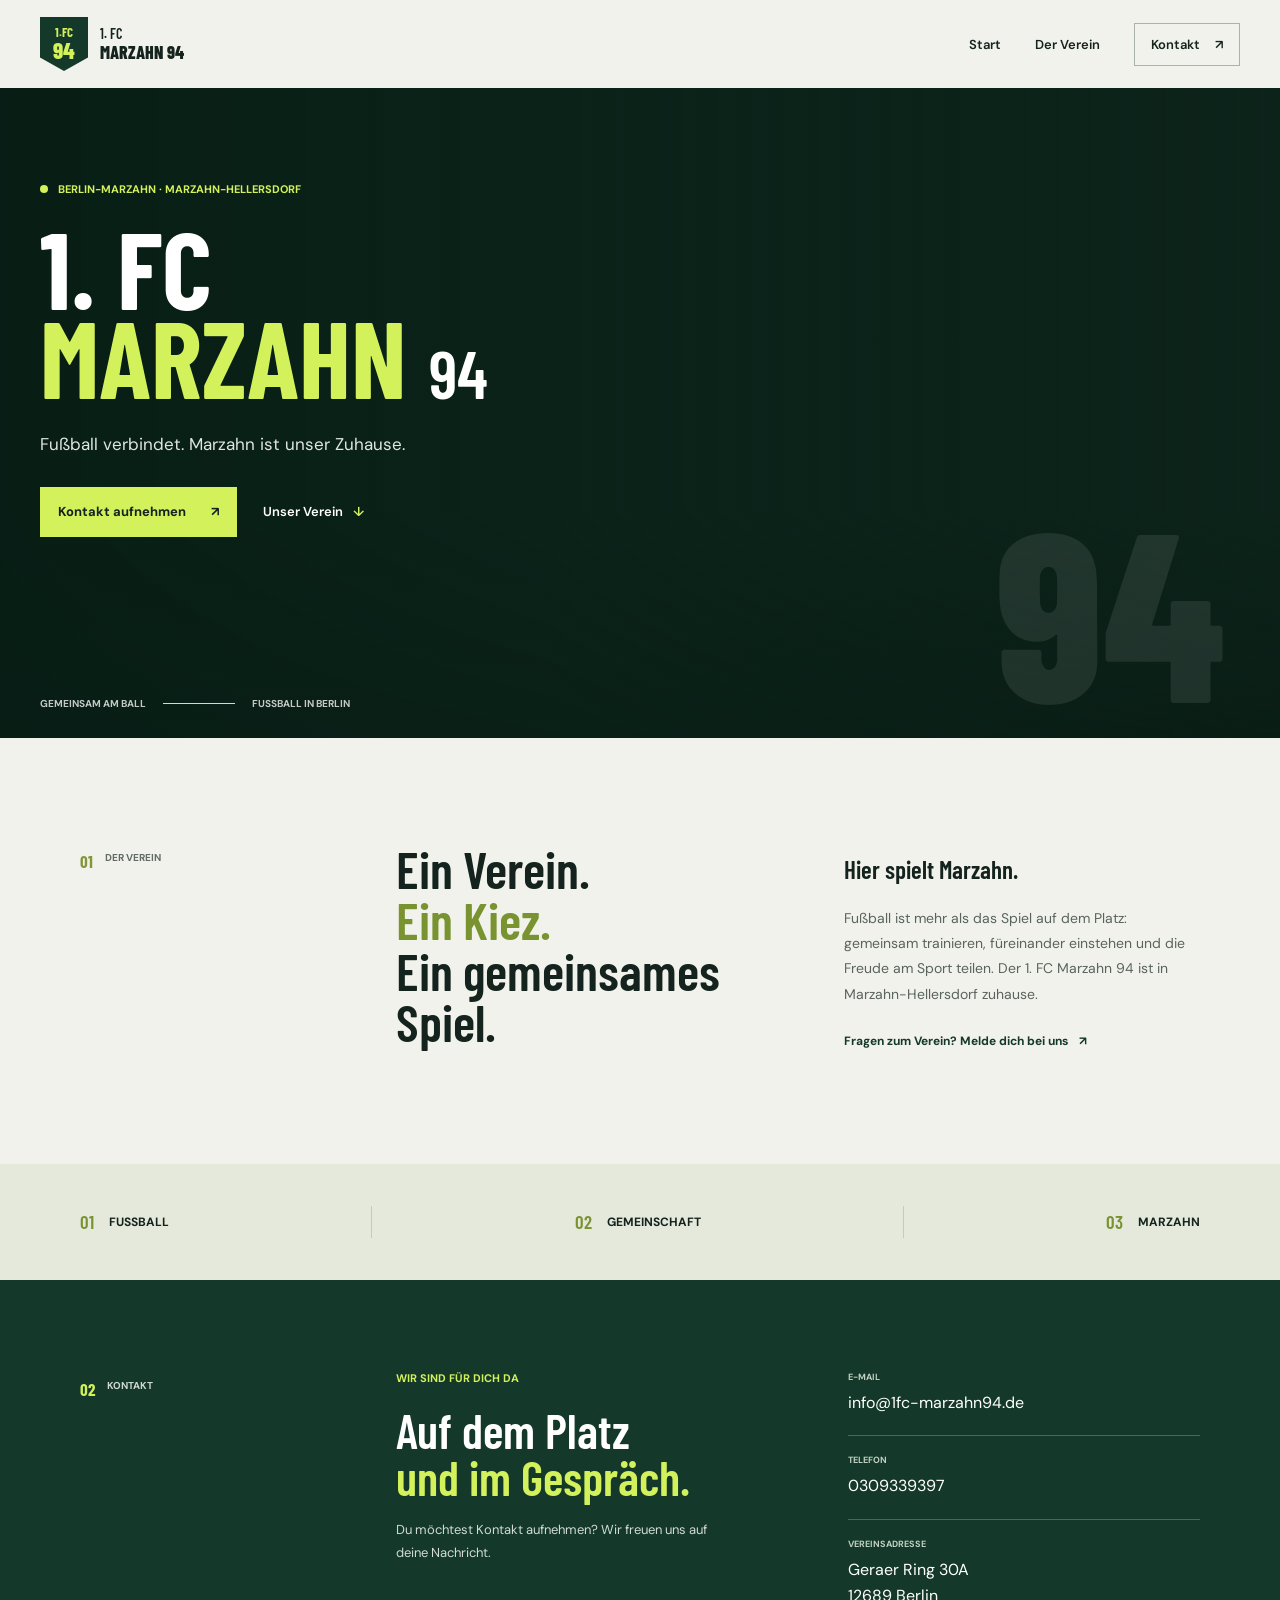
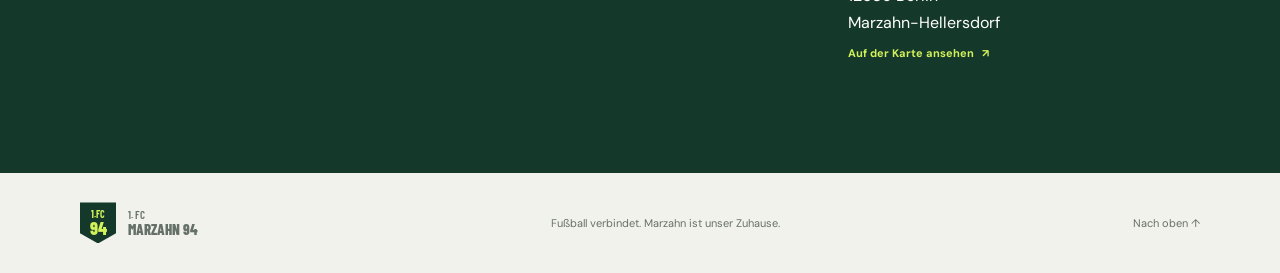
==== index.html @ 4e0d252e "Add 1. FC Marzahn 94 website" ====
<!DOCTYPE html>
<html lang="de">
<head>
    <meta charset="UTF-8">
    <meta name="viewport" content="width=device-width, initial-scale=1.0">
    <meta name="description" content="1. FC Marzahn 94 – Fußball in Marzahn-Hellersdorf. Hier findest du Kontakt und Vereinsadresse.">
    <title>1. FC Marzahn 94 | Fußball in Marzahn</title>
    <link rel="preconnect" href="https://fonts.googleapis.com">
    <link rel="preconnect" href="https://fonts.gstatic.com" crossorigin>
    <link href="https://fonts.googleapis.com/css2?family=Barlow+Condensed:wght@500;600;700;800&family=DM+Sans:wght@400;500;600;700&display=swap" rel="stylesheet">
    <link rel="stylesheet" href="style.css">
</head>
<body>
    <header class="site-header">
        <a class="club-brand" href="#start" aria-label="1. FC Marzahn 94 – Startseite">
            <span class="club-crest" aria-hidden="true"><span>1.FC</span><strong>94</strong></span>
            <span class="brand-name">1. FC <strong>MARZAHN 94</strong></span>
        </a>
        <nav aria-label="Hauptnavigation">
            <a href="#start">Start</a>
            <a href="#verein">Der Verein</a>
            <a class="nav-contact" href="#kontakt">Kontakt <span aria-hidden="true">↗</span></a>
        </nav>
    </header>

    <main>
        <section class="hero" id="start" aria-labelledby="hero-title">
            <div class="hero-photo" role="img" aria-label="Fußballstadion im Abendlicht"></div>
            <div class="hero-shade"></div>
            <div class="hero-content">
                <p class="eyebrow"><span class="eyebrow-dot"></span> BERLIN-MARZAHN · MARZAHN-HELLERSDORF</p>
                <h1 id="hero-title">1. FC<br><span>MARZAHN</span> <b>94</b></h1>
                <p class="hero-intro">Fußball verbindet. Marzahn ist unser Zuhause.</p>
                <div class="hero-actions">
                    <a class="button button-lime" href="#kontakt">Kontakt aufnehmen <span aria-hidden="true">↗</span></a>
                    <a class="hero-text-link" href="#verein">Unser Verein <span aria-hidden="true">↓</span></a>
                </div>
            </div>
            <div class="hero-bottom" aria-hidden="true">
                <span>GEMEINSAM AM BALL</span>
                <span class="hero-bottom-line"></span>
                <span>FUSSBALL IN BERLIN</span>
            </div>
            <span class="hero-number" aria-hidden="true">94</span>
        </section>

        <section class="club-intro page-wrap" id="verein">
            <div class="section-index"><span>01</span> DER VEREIN</div>
            <div class="intro-main">
                <h2>Ein Verein.<br><span>Ein Kiez.</span><br>Ein gemeinsames Spiel.</h2>
                <div class="intro-copy">
                    <p class="intro-lead">Hier spielt Marzahn.</p>
                    <p>Fußball ist mehr als das Spiel auf dem Platz: gemeinsam trainieren, füreinander einstehen und die Freude am Sport teilen. Der 1. FC Marzahn 94 ist in Marzahn-Hellersdorf zuhause.</p>
                    <a class="inline-link" href="#kontakt">Fragen zum Verein? Melde dich bei uns <span aria-hidden="true">↗</span></a>
                </div>
            </div>
        </section>

        <section class="values-band" aria-label="Vereinswerte">
            <div class="values-inner page-wrap">
                <div class="value-item"><span class="value-mark" aria-hidden="true">01</span><span>FUSSBALL</span></div>
                <span class="value-divider" aria-hidden="true"></span>
                <div class="value-item"><span class="value-mark" aria-hidden="true">02</span><span>GEMEINSCHAFT</span></div>
                <span class="value-divider" aria-hidden="true"></span>
                <div class="value-item"><span class="value-mark" aria-hidden="true">03</span><span>MARZAHN</span></div>
            </div>
        </section>

        <section class="contact-section" id="kontakt">
            <div class="contact-inner page-wrap">
                <div class="section-index contact-index"><span>02</span> KONTAKT</div>
                <div class="contact-main">
                    <div class="contact-heading">
                        <p class="eyebrow">WIR SIND FÜR DICH DA</p>
                        <h2>Auf dem Platz<br><span>und im Gespräch.</span></h2>
                        <p>Du möchtest Kontakt aufnehmen? Wir freuen uns auf deine Nachricht.</p>
                    </div>
                    <div class="contact-details">
                        <div class="contact-item">
                            <span class="contact-label">E-MAIL</span>
                            <a href="mailto:info@1fc-marzahn94.de">info@1fc-marzahn94.de</a>
                        </div>
                        <div class="contact-item">
                            <span class="contact-label">TELEFON</span>
                            <a href="tel:0309339397">0309339397</a>
                        </div>
                        <div class="contact-item address-item">
                            <span class="contact-label">VEREINSADRESSE</span>
                            <address>Geraer Ring 30A<br>12689 Berlin<br>Marzahn-Hellersdorf</address>
                            <a class="map-link" href="https://maps.google.com/?q=Geraer+Ring+30A,+12689+Berlin" target="_blank" rel="noopener noreferrer">Auf der Karte ansehen <span aria-hidden="true">↗</span></a>
                        </div>
                    </div>
                </div>
            </div>
        </section>
    </main>

    <footer class="site-footer page-wrap">
        <a class="club-brand footer-brand" href="#start" aria-label="Zur Startseite">
            <span class="club-crest" aria-hidden="true"><span>1.FC</span><strong>94</strong></span>
            <span class="brand-name">1. FC <strong>MARZAHN 94</strong></span>
        </a>
        <p>Fußball verbindet. Marzahn ist unser Zuhause.</p>
        <a class="back-top" href="#start">Nach oben ↑</a>
    </footer>
</body>
</html>
---- style.css ----
:root {
    color-scheme: light;
    --paper: #f2f2ec;
    --ink: #14231e;
    --forest: #14392b;
    --deep-forest: #0d241b;
    --lime: #d3f15a;
    --muted: #68736d;
    --line: #d8ddd5;
    --serif: Georgia, "Times New Roman", serif;
}

* {
    box-sizing: border-box;
}

html {
    scroll-behavior: smooth;
}

body {
    margin: 0;
    background: var(--paper);
    color: var(--ink);
    font-family: "DM Sans", sans-serif;
    -webkit-font-smoothing: antialiased;
}

a {
    color: inherit;
    text-decoration: none;
}

.site-header,
.site-footer {
    width: min(1320px, calc(100% - 80px));
    margin: 0 auto;
    display: flex;
    align-items: center;
    justify-content: space-between;
}

.site-header {
    min-height: 88px;
}

.club-brand {
    display: inline-flex;
    align-items: center;
    gap: 12px;
}

.club-crest {
    display: flex;
    width: 48px;
    height: 54px;
    flex-direction: column;
    align-items: center;
    justify-content: center;
    clip-path: polygon(0 0, 100% 0, 100% 75%, 50% 100%, 0 75%);
    background: var(--forest);
    color: var(--lime);
    font-family: "Barlow Condensed", sans-serif;
    line-height: 1;
}

.club-crest span {
    font-size: 13px;
    font-weight: 700;
}

.club-crest strong {
    font-size: 23px;
    font-weight: 800;
}

.brand-name {
    display: flex;
    flex-direction: column;
    gap: 2px;
    font-family: "Barlow Condensed", sans-serif;
    font-size: 14px;
    font-weight: 600;
    line-height: 1;
}

.brand-name strong {
    font-size: 18px;
    font-weight: 800;
}

nav {
    display: flex;
    align-items: center;
    gap: 34px;
    font-size: 13px;
    font-weight: 600;
}

nav a {
    transition: color 160ms ease;
}

nav a:hover,
.inline-link:hover,
.back-top:hover {
    color: #6a8421;
}

.nav-contact {
    padding: 12px 16px;
    border: 1px solid #aab2a9;
}

.nav-contact span {
    margin-left: 12px;
}

.hero {
    position: relative;
    min-height: 650px;
    overflow: hidden;
    background: var(--deep-forest);
    color: #fff;
}

.hero-photo,
.hero-shade {
    position: absolute;
    inset: 0;
}

.hero-photo {
    background-image: url("https://images.unsplash.com/photo-1522778119026-d647f0596c20?auto=format&fit=crop&w=2200&q=88");
    background-position: center 48%;
    background-size: cover;
    animation: photo-arrive 850ms ease-out both;
}

.hero-shade {
    background: linear-gradient(90deg, rgb(8 30 21 / 92%) 0%, rgb(10 34 24 / 72%) 43%, rgb(10 32 23 / 13%) 100%), linear-gradient(0deg, rgb(8 25 18 / 63%) 0%, transparent 35%);
}

.hero-content {
    position: relative;
    z-index: 1;
    width: min(1320px, calc(100% - 80px));
    margin: 0 auto;
    padding: 94px 0 108px;
    animation: content-arrive 700ms 100ms ease-out both;
}

.eyebrow {
    display: flex;
    align-items: center;
    gap: 10px;
    margin: 0;
    color: var(--lime);
    font-size: 11px;
    font-weight: 700;
    letter-spacing: 0;
}

.eyebrow-dot {
    width: 8px;
    height: 8px;
    border-radius: 50%;
    background: var(--lime);
}

.hero h1 {
    margin: 27px 0 16px;
    font-family: "Barlow Condensed", sans-serif;
    font-size: 108px;
    font-weight: 700;
    line-height: 0.82;
    letter-spacing: 0;
}

.hero h1 span {
    color: var(--lime);
}

.hero h1 b {
    color: #fff;
    font-size: 0.62em;
    font-weight: 600;
}

.hero-intro {
    max-width: 460px;
    margin: 30px 0 28px;
    color: #e1e7e0;
    font-size: 17px;
    line-height: 1.7;
}

.hero-actions {
    display: flex;
    align-items: center;
    gap: 26px;
}

.button {
    display: inline-flex;
    min-height: 50px;
    align-items: center;
    justify-content: space-between;
    gap: 25px;
    padding: 0 18px;
    font-size: 13px;
    font-weight: 700;
    transition: background 160ms ease, transform 160ms ease;
}

.button:hover {
    transform: translateY(-2px);
}

.button-lime {
    background: var(--lime);
    color: var(--ink);
}

.button-lime:hover {
    background: #e2ff73;
}

.hero-text-link {
    color: #fff;
    font-size: 13px;
    font-weight: 600;
}

.hero-text-link span {
    margin-left: 7px;
    color: var(--lime);
}

.hero-bottom {
    position: absolute;
    z-index: 1;
    right: max(40px, calc((100vw - 1320px) / 2));
    bottom: 28px;
    left: max(40px, calc((100vw - 1320px) / 2));
    display: flex;
    align-items: center;
    gap: 17px;
    color: rgb(255 255 255 / 76%);
    font-size: 10px;
    font-weight: 700;
    letter-spacing: 0;
}

.hero-bottom-line {
    width: 72px;
    height: 1px;
    background: var(--lime);
}

.hero-number {
    position: absolute;
    right: max(55px, calc((100vw - 1270px) / 2));
    bottom: 35px;
    color: rgb(255 255 255 / 9%);
    font-family: "Barlow Condensed", sans-serif;
    font-size: 240px;
    font-weight: 800;
    line-height: 0.8;
    pointer-events: none;
}

.page-wrap {
    width: min(1120px, calc(100% - 80px));
    margin: 0 auto;
}

.club-intro {
    display: grid;
    grid-template-columns: 0.75fr 2.25fr;
    gap: 48px;
    padding-top: 105px;
    padding-bottom: 111px;
}

.section-index {
    display: flex;
    align-items: flex-start;
    gap: 12px;
    padding-top: 8px;
    color: #626c65;
    font-size: 10px;
    font-weight: 700;
    letter-spacing: 0;
}

.section-index > span {
    color: #84963c;
    font-family: "Barlow Condensed", sans-serif;
    font-size: 17px;
}

.intro-main {
    display: grid;
    grid-template-columns: 1.05fr 0.95fr;
    gap: 55px;
}

.intro-main h2,
.contact-heading h2 {
    margin: 0;
    font-family: "Barlow Condensed", sans-serif;
    font-size: 52px;
    font-weight: 600;
    line-height: 0.98;
    letter-spacing: 0;
}

.intro-main h2 span {
    color: #78932f;
}

.intro-copy {
    padding-top: 4px;
    color: #59645d;
    font-size: 14px;
    line-height: 1.8;
}

.intro-lead {
    margin: 0 0 12px;
    color: var(--ink);
    font-family: "Barlow Condensed", sans-serif;
    font-size: 25px;
    font-weight: 600;
}

.inline-link {
    display: inline-block;
    margin-top: 10px;
    color: var(--forest);
    font-size: 12px;
    font-weight: 700;
}

.inline-link span {
    margin-left: 8px;
}

.values-band {
    background: #e5e9dc;
}

.values-inner {
    display: flex;
    min-height: 116px;
    align-items: center;
    justify-content: space-between;
}

.value-item {
    display: flex;
    align-items: center;
    gap: 15px;
    font-size: 12px;
    font-weight: 700;
    letter-spacing: 0;
}

.value-mark {
    color: #78932f;
    font-family: "Barlow Condensed", sans-serif;
    font-size: 19px;
    font-weight: 600;
}

.value-divider {
    width: 1px;
    height: 32px;
    background: #c4cbbd;
}

.contact-section {
    background: var(--forest);
    color: #fff;
}

.contact-inner {
    display: grid;
    grid-template-columns: 0.75fr 2.25fr;
    gap: 48px;
    padding-top: 91px;
    padding-bottom: 94px;
}

.contact-index {
    color: #d0d9d0;
}

.contact-index > span {
    color: var(--lime);
}

.contact-main {
    display: grid;
    grid-template-columns: 1fr 0.9fr;
    gap: 60px;
}

.contact-heading .eyebrow {
    margin-bottom: 22px;
}

.contact-heading h2 {
    color: #fff;
    font-size: 48px;
}

.contact-heading h2 span {
    color: var(--lime);
}

.contact-heading > p:last-child {
    max-width: 340px;
    margin: 18px 0 0;
    color: #d1dbd3;
    font-size: 13px;
    line-height: 1.75;
}

.contact-details {
    display: flex;
    flex-direction: column;
}

.contact-item {
    display: flex;
    flex-direction: column;
    align-items: flex-start;
    padding: 0 0 19px;
    border-bottom: 1px solid rgb(255 255 255 / 23%);
}

.contact-item + .contact-item {
    padding-top: 18px;
}

.contact-label {
    margin-bottom: 7px;
    color: #c1d1c3;
    font-size: 9px;
    font-weight: 700;
    letter-spacing: 0;
}

.contact-item > a:not(.map-link),
.contact-item address {
    color: #fff;
    font-size: 16px;
    font-style: normal;
    line-height: 1.65;
    overflow-wrap: anywhere;
}

.contact-item > a:not(.map-link):hover {
    color: var(--lime);
}

.address-item {
    border-bottom: 0;
}

.map-link {
    margin-top: 10px;
    color: var(--lime);
    font-size: 11px;
    font-weight: 700;
}

.map-link span {
    margin-left: 5px;
}

.site-footer {
    min-height: 100px;
    gap: 24px;
    color: #657168;
    font-size: 11px;
}

.footer-brand .club-crest {
    width: 36px;
    height: 41px;
}

.footer-brand .club-crest span {
    font-size: 10px;
}

.footer-brand .club-crest strong {
    font-size: 18px;
}

.footer-brand .brand-name {
    font-size: 11px;
}

.footer-brand .brand-name strong {
    font-size: 15px;
}

.site-footer p {
    margin: 0;
}

.back-top {
    font-size: 11px;
}

:focus-visible {
    outline: 3px solid #e2714e;
    outline-offset: 4px;
}

@keyframes content-arrive {
    from { opacity: 0; transform: translateY(12px); }
    to { opacity: 1; transform: translateY(0); }
}

@keyframes photo-arrive {
    from { opacity: 0.7; transform: scale(1.02); }
    to { opacity: 1; transform: scale(1); }
}

@media (max-width: 850px) {
    .site-header,
    .hero-content {
        width: calc(100% - 56px);
    }

    .page-wrap {
        width: calc(100% - 56px);
    }

    .hero {
        min-height: 600px;
    }

    .hero h1 {
        font-size: 94px;
    }

    .club-intro,
    .contact-inner {
        grid-template-columns: 1fr;
        gap: 28px;
    }

    .intro-main {
        gap: 32px;
    }

    .contact-main {
        gap: 36px;
    }
}

@media (max-width: 600px) {
    .site-header,
    .hero-content,
    .page-wrap {
        width: calc(100% - 40px);
    }

    .site-header {
        min-height: 76px;
    }

    .club-crest {
        width: 40px;
        height: 46px;
    }

    .brand-name {
        font-size: 12px;
    }

    .brand-name strong {
        font-size: 16px;
    }

    nav {
        gap: 13px;
        font-size: 11px;
    }

    nav a[href="#verein"] {
        display: none;
    }

    .nav-contact {
        padding: 10px 11px;
    }

    .nav-contact span {
        margin-left: 5px;
    }

    .hero {
        min-height: 620px;
    }

    .hero-photo {
        background-position: 57% center;
    }

    .hero-shade {
        background: linear-gradient(90deg, rgb(8 30 21 / 88%) 0%, rgb(10 34 24 / 53%) 100%), linear-gradient(0deg, rgb(8 25 18 / 63%) 0%, transparent 45%);
    }

    .hero-content {
        padding-top: 89px;
        padding-bottom: 130px;
    }

    .eyebrow {
        font-size: 9px;
    }

    .hero h1 {
        margin-top: 25px;
        font-size: 74px;
    }

    .hero-intro {
        max-width: 310px;
        font-size: 15px;
    }

    .hero-actions {
        flex-wrap: wrap;
        gap: 17px;
    }

    .hero-bottom {
        right: 20px;
        left: 20px;
        gap: 10px;
        font-size: 8px;
    }

    .hero-bottom-line {
        width: 34px;
    }

    .hero-number {
        right: 20px;
        bottom: 54px;
        font-size: 145px;
    }

    .club-intro {
        padding-top: 73px;
        padding-bottom: 76px;
    }

    .intro-main {
        grid-template-columns: 1fr;
        gap: 23px;
    }

    .intro-main h2 {
        font-size: 43px;
    }

    .intro-copy {
        font-size: 13px;
    }

    .values-inner {
        min-height: 92px;
        gap: 12px;
    }

    .value-item {
        flex-direction: column;
        align-items: flex-start;
        gap: 4px;
        font-size: 9px;
    }

    .value-mark {
        font-size: 15px;
    }

    .value-divider {
        height: 28px;
    }

    .contact-inner {
        padding-top: 69px;
        padding-bottom: 72px;
    }

    .contact-main {
        grid-template-columns: 1fr;
        gap: 35px;
    }

    .contact-heading h2 {
        font-size: 42px;
    }

    .contact-item > a:not(.map-link),
    .contact-item address {
        font-size: 15px;
    }

    .site-footer {
        min-height: 105px;
        flex-wrap: wrap;
        gap: 8px 14px;
        padding-top: 17px;
        padding-bottom: 17px;
    }

    .site-footer p {
        order: 1;
        width: 100%;
    }
}

@media (prefers-reduced-motion: reduce) {
    *,
    *::before,
    *::after {
        scroll-behavior: auto !important;
        animation-duration: 0.01ms !important;
        transition-duration: 0.01ms !important;
    }
}
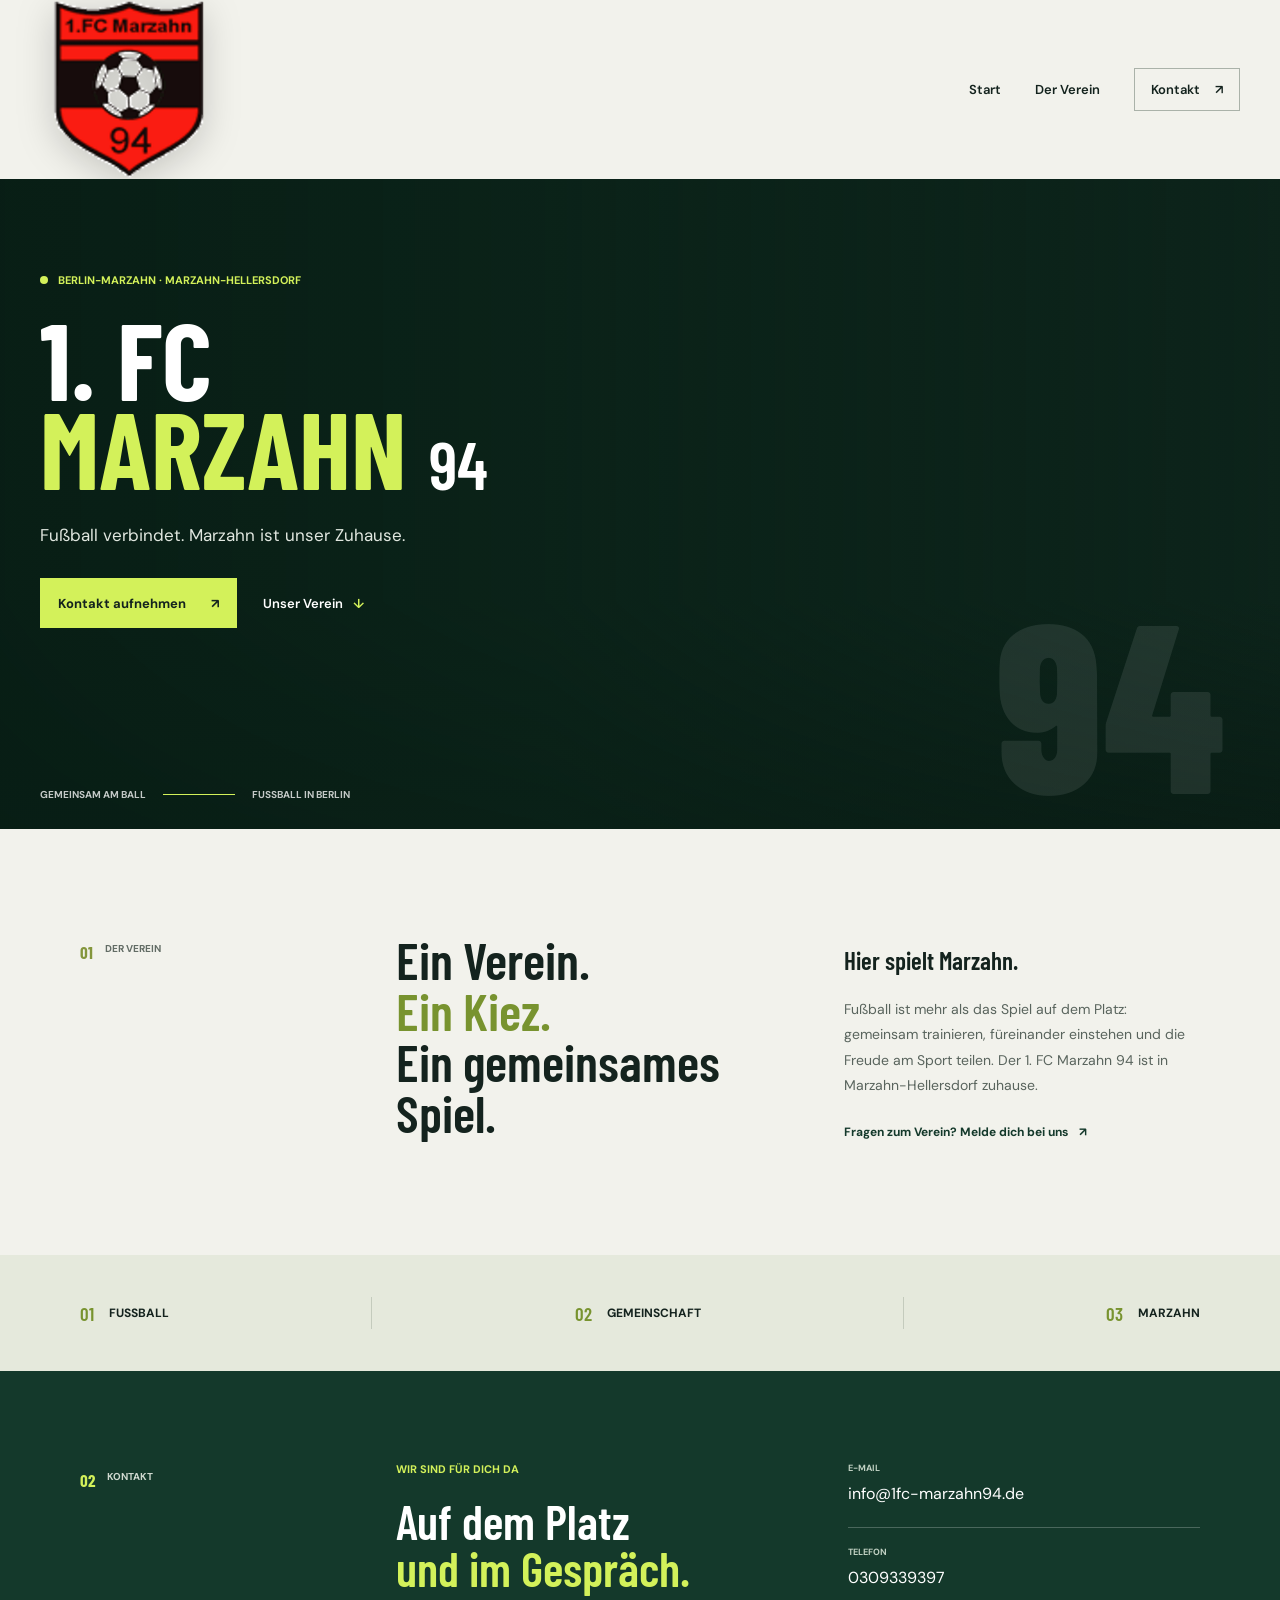
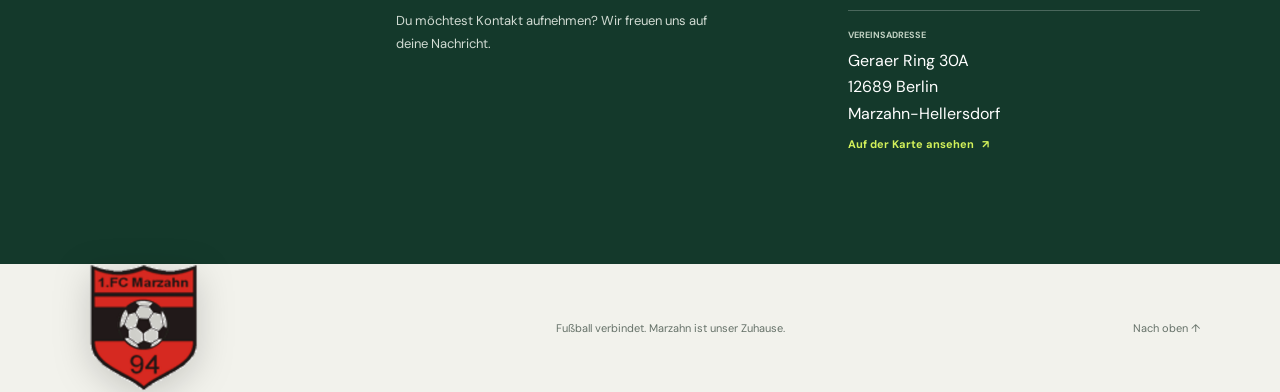
==== commit df2dee84: "Initial commit for Marzahn 94 website" ====
--- a/index.html
+++ b/index.html
@@ -1,107 +1,132 @@
-<!DOCTYPE html>
-<html lang="de">
-<head>
-    <meta charset="UTF-8">
-    <meta name="viewport" content="width=device-width, initial-scale=1.0">
-    <meta name="description" content="1. FC Marzahn 94 – Fußball in Marzahn-Hellersdorf. Hier findest du Kontakt und Vereinsadresse.">
-    <title>1. FC Marzahn 94 | Fußball in Marzahn</title>
-    <link rel="preconnect" href="https://fonts.googleapis.com">
-    <link rel="preconnect" href="https://fonts.gstatic.com" crossorigin>
-    <link href="https://fonts.googleapis.com/css2?family=Barlow+Condensed:wght@500;600;700;800&family=DM+Sans:wght@400;500;600;700&display=swap" rel="stylesheet">
-    <link rel="stylesheet" href="style.css">
-</head>
-<body>
-    <header class="site-header">
-        <a class="club-brand" href="#start" aria-label="1. FC Marzahn 94 – Startseite">
-            <span class="club-crest" aria-hidden="true"><span>1.FC</span><strong>94</strong></span>
-            <span class="brand-name">1. FC <strong>MARZAHN 94</strong></span>
-        </a>
-        <nav aria-label="Hauptnavigation">
-            <a href="#start">Start</a>
-            <a href="#verein">Der Verein</a>
-            <a class="nav-contact" href="#kontakt">Kontakt <span aria-hidden="true">↗</span></a>
-        </nav>
-    </header>
-
-    <main>
-        <section class="hero" id="start" aria-labelledby="hero-title">
-            <div class="hero-photo" role="img" aria-label="Fußballstadion im Abendlicht"></div>
-            <div class="hero-shade"></div>
-            <div class="hero-content">
-                <p class="eyebrow"><span class="eyebrow-dot"></span> BERLIN-MARZAHN · MARZAHN-HELLERSDORF</p>
-                <h1 id="hero-title">1. FC<br><span>MARZAHN</span> <b>94</b></h1>
-                <p class="hero-intro">Fußball verbindet. Marzahn ist unser Zuhause.</p>
-                <div class="hero-actions">
-                    <a class="button button-lime" href="#kontakt">Kontakt aufnehmen <span aria-hidden="true">↗</span></a>
-                    <a class="hero-text-link" href="#verein">Unser Verein <span aria-hidden="true">↓</span></a>
-                </div>
-            </div>
-            <div class="hero-bottom" aria-hidden="true">
-                <span>GEMEINSAM AM BALL</span>
-                <span class="hero-bottom-line"></span>
-                <span>FUSSBALL IN BERLIN</span>
-            </div>
-            <span class="hero-number" aria-hidden="true">94</span>
-        </section>
-
-        <section class="club-intro page-wrap" id="verein">
-            <div class="section-index"><span>01</span> DER VEREIN</div>
-            <div class="intro-main">
-                <h2>Ein Verein.<br><span>Ein Kiez.</span><br>Ein gemeinsames Spiel.</h2>
-                <div class="intro-copy">
-                    <p class="intro-lead">Hier spielt Marzahn.</p>
-                    <p>Fußball ist mehr als das Spiel auf dem Platz: gemeinsam trainieren, füreinander einstehen und die Freude am Sport teilen. Der 1. FC Marzahn 94 ist in Marzahn-Hellersdorf zuhause.</p>
-                    <a class="inline-link" href="#kontakt">Fragen zum Verein? Melde dich bei uns <span aria-hidden="true">↗</span></a>
-                </div>
-            </div>
-        </section>
-
-        <section class="values-band" aria-label="Vereinswerte">
-            <div class="values-inner page-wrap">
-                <div class="value-item"><span class="value-mark" aria-hidden="true">01</span><span>FUSSBALL</span></div>
-                <span class="value-divider" aria-hidden="true"></span>
-                <div class="value-item"><span class="value-mark" aria-hidden="true">02</span><span>GEMEINSCHAFT</span></div>
-                <span class="value-divider" aria-hidden="true"></span>
-                <div class="value-item"><span class="value-mark" aria-hidden="true">03</span><span>MARZAHN</span></div>
-            </div>
-        </section>
-
-        <section class="contact-section" id="kontakt">
-            <div class="contact-inner page-wrap">
-                <div class="section-index contact-index"><span>02</span> KONTAKT</div>
-                <div class="contact-main">
-                    <div class="contact-heading">
-                        <p class="eyebrow">WIR SIND FÜR DICH DA</p>
-                        <h2>Auf dem Platz<br><span>und im Gespräch.</span></h2>
-                        <p>Du möchtest Kontakt aufnehmen? Wir freuen uns auf deine Nachricht.</p>
-                    </div>
-                    <div class="contact-details">
-                        <div class="contact-item">
-                            <span class="contact-label">E-MAIL</span>
-                            <a href="mailto:info@1fc-marzahn94.de">info@1fc-marzahn94.de</a>
-                        </div>
-                        <div class="contact-item">
-                            <span class="contact-label">TELEFON</span>
-                            <a href="tel:0309339397">0309339397</a>
-                        </div>
-                        <div class="contact-item address-item">
-                            <span class="contact-label">VEREINSADRESSE</span>
-                            <address>Geraer Ring 30A<br>12689 Berlin<br>Marzahn-Hellersdorf</address>
-                            <a class="map-link" href="https://maps.google.com/?q=Geraer+Ring+30A,+12689+Berlin" target="_blank" rel="noopener noreferrer">Auf der Karte ansehen <span aria-hidden="true">↗</span></a>
-                        </div>
-                    </div>
-                </div>
-            </div>
-        </section>
-    </main>
-
-    <footer class="site-footer page-wrap">
-        <a class="club-brand footer-brand" href="#start" aria-label="Zur Startseite">
-            <span class="club-crest" aria-hidden="true"><span>1.FC</span><strong>94</strong></span>
-            <span class="brand-name">1. FC <strong>MARZAHN 94</strong></span>
-        </a>
-        <p>Fußball verbindet. Marzahn ist unser Zuhause.</p>
-        <a class="back-top" href="#start">Nach oben ↑</a>
-    </footer>
-</body>
-</html>
+<!DOCTYPE html>
+<html lang="de">
+<head>
+    <meta charset="UTF-8">
+    <meta name="viewport" content="width=device-width, initial-scale=1.0">
+    <meta name="description" content="1. FC Marzahn 94 – Fußball in Marzahn-Hellersdorf. Hier findest du Kontakt und Vereinsadresse.">
+    <title>1. FC Marzahn 94 | Fußball in Marzahn</title>
+    <link rel="preconnect" href="https://fonts.googleapis.com">
+    <link rel="preconnect" href="https://fonts.gstatic.com" crossorigin>
+    <link href="https://fonts.googleapis.com/css2?family=Barlow+Condensed:wght@500;600;700;800&family=DM+Sans:wght@400;500;600;700&display=swap" rel="stylesheet">
+    <link rel="stylesheet" href="style.css">
+</head>
+<body>
+    <header class="site-header">
+        <a class="club-brand" href="#start" aria-label="1. FC Marzahn 94 – Startseite">
+            <img class="club-logo" src="assets/club-logo.png" alt="1. FC Marzahn 94 Logo">
+        </a>
+        <nav aria-label="Hauptnavigation">
+            <a href="#start">Start</a>
+            <a href="#verein">Der Verein</a>
+            <a class="nav-contact" href="#kontakt">Kontakt <span aria-hidden="true">↗</span></a>
+        </nav>
+    </header>
+
+    <main>
+        <section class="hero" id="start" aria-labelledby="hero-title">
+            <div class="hero-photo" role="img" aria-label="Fußballstadion im Abendlicht"></div>
+            <div class="hero-shade"></div>
+            <div class="hero-content">
+                <p class="eyebrow"><span class="eyebrow-dot"></span> BERLIN-MARZAHN · MARZAHN-HELLERSDORF</p>
+                <h1 id="hero-title">1. FC<br><span>MARZAHN</span> <b>94</b></h1>
+                <p class="hero-intro">Fußball verbindet. Marzahn ist unser Zuhause.</p>
+                <div class="hero-actions">
+                    <a class="button button-lime" href="#kontakt">Kontakt aufnehmen <span aria-hidden="true">↗</span></a>
+                    <a class="hero-text-link" href="#verein">Unser Verein <span aria-hidden="true">↓</span></a>
+                </div>
+            </div>
+            <div class="hero-bottom" aria-hidden="true">
+                <span>GEMEINSAM AM BALL</span>
+                <span class="hero-bottom-line"></span>
+                <span>FUSSBALL IN BERLIN</span>
+            </div>
+            <span class="hero-number" aria-hidden="true">94</span>
+        </section>
+
+        <section class="club-intro page-wrap" id="verein">
+            <div class="section-index"><span>01</span> DER VEREIN</div>
+            <div class="intro-main">
+                <h2>Ein Verein.<br><span>Ein Kiez.</span><br>Ein gemeinsames Spiel.</h2>
+                <div class="intro-copy">
+                    <p class="intro-lead">Hier spielt Marzahn.</p>
+                    <p>Fußball ist mehr als das Spiel auf dem Platz: gemeinsam trainieren, füreinander einstehen und die Freude am Sport teilen. Der 1. FC Marzahn 94 ist in Marzahn-Hellersdorf zuhause.</p>
+                    <a class="inline-link" href="#kontakt">Fragen zum Verein? Melde dich bei uns <span aria-hidden="true">↗</span></a>
+                </div>
+            </div>
+        </section>
+
+        <section class="values-band" aria-label="Vereinswerte">
+            <div class="values-inner page-wrap">
+                <div class="value-item"><span class="value-mark" aria-hidden="true">01</span><span>FUSSBALL</span></div>
+                <span class="value-divider" aria-hidden="true"></span>
+                <div class="value-item"><span class="value-mark" aria-hidden="true">02</span><span>GEMEINSCHAFT</span></div>
+                <span class="value-divider" aria-hidden="true"></span>
+                <div class="value-item"><span class="value-mark" aria-hidden="true">03</span><span>MARZAHN</span></div>
+            </div>
+        </section>
+
+        <section class="contact-section" id="kontakt">
+            <div class="contact-inner page-wrap">
+                <div class="section-index contact-index"><span>02</span> KONTAKT</div>
+                <div class="contact-main">
+                    <div class="contact-heading">
+                        <p class="eyebrow">WIR SIND FÜR DICH DA</p>
+                        <h2>Auf dem Platz<br><span>und im Gespräch.</span></h2>
+                        <p>Du möchtest Kontakt aufnehmen? Wir freuen uns auf deine Nachricht.</p>
+                    </div>
+                    <div class="contact-details">
+                        <div class="contact-item">
+                            <span class="contact-label">E-MAIL</span>
+                            <a href="mailto:info@1fc-marzahn94.de">info@1fc-marzahn94.de</a>
+                        </div>
+                        <div class="contact-item">
+                            <span class="contact-label">TELEFON</span>
+                            <a href="tel:0309339397">0309339397</a>
+                        </div>
+                        <div class="contact-item address-item">
+                            <span class="contact-label">VEREINSADRESSE</span>
+                            <address>Geraer Ring 30A<br>12689 Berlin<br>Marzahn-Hellersdorf</address>
+                            <a class="map-link" href="https://maps.google.com/?q=Geraer+Ring+30A,+12689+Berlin" target="_blank" rel="noopener noreferrer">Auf der Karte ansehen <span aria-hidden="true">↗</span></a>
+                        </div>
+                    </div>
+                </div>
+            </div>
+        </section>
+    </main>
+
+    <footer class="site-footer page-wrap">
+        <a class="club-brand footer-brand" href="#start" aria-label="Zur Startseite">
+            <img class="club-logo footer-club-logo" src="assets/club-logo.png" alt="1. FC Marzahn 94 Logo">
+        </a>
+        <p>Fußball verbindet. Marzahn ist unser Zuhause.</p>
+        <a class="back-top" href="#start">Nach oben ↑</a>
+    </footer>
+
+    <script>
+        document.addEventListener('DOMContentLoaded', () => {
+            const logoElement = document.querySelector('.club-logo');
+            if (!logoElement) return;
+
+            const image = new Image();
+            image.onload = () => {
+                const canvas = document.createElement('canvas');
+                const width = Math.max(700, Math.round(image.naturalWidth * 0.9));
+                const height = Math.round((image.naturalHeight * width) / image.naturalWidth);
+
+                canvas.width = width;
+                canvas.height = height;
+
+                const ctx = canvas.getContext('2d');
+                ctx.imageSmoothingEnabled = true;
+                ctx.imageSmoothingQuality = 'high';
+                ctx.filter = 'contrast(1.12) saturate(1.08) brightness(1.06)';
+                ctx.drawImage(image, 0, 0, width, height);
+
+                logoElement.src = canvas.toDataURL('image/png');
+            };
+
+            image.src = logoElement.src;
+        });
+    </script>
+</body>
+</html>
--- a/style.css
+++ b/style.css
@@ -1,741 +1,715 @@
-:root {
-    color-scheme: light;
-    --paper: #f2f2ec;
-    --ink: #14231e;
-    --forest: #14392b;
-    --deep-forest: #0d241b;
-    --lime: #d3f15a;
-    --muted: #68736d;
-    --line: #d8ddd5;
-    --serif: Georgia, "Times New Roman", serif;
-}
-
-* {
-    box-sizing: border-box;
-}
-
-html {
-    scroll-behavior: smooth;
-}
-
-body {
-    margin: 0;
-    background: var(--paper);
-    color: var(--ink);
-    font-family: "DM Sans", sans-serif;
-    -webkit-font-smoothing: antialiased;
-}
-
-a {
-    color: inherit;
-    text-decoration: none;
-}
-
-.site-header,
-.site-footer {
-    width: min(1320px, calc(100% - 80px));
-    margin: 0 auto;
-    display: flex;
-    align-items: center;
-    justify-content: space-between;
-}
-
-.site-header {
-    min-height: 88px;
-}
-
-.club-brand {
-    display: inline-flex;
-    align-items: center;
-    gap: 12px;
-}
-
-.club-crest {
-    display: flex;
-    width: 48px;
-    height: 54px;
-    flex-direction: column;
-    align-items: center;
-    justify-content: center;
-    clip-path: polygon(0 0, 100% 0, 100% 75%, 50% 100%, 0 75%);
-    background: var(--forest);
-    color: var(--lime);
-    font-family: "Barlow Condensed", sans-serif;
-    line-height: 1;
-}
-
-.club-crest span {
-    font-size: 13px;
-    font-weight: 700;
-}
-
-.club-crest strong {
-    font-size: 23px;
-    font-weight: 800;
-}
-
-.brand-name {
-    display: flex;
-    flex-direction: column;
-    gap: 2px;
-    font-family: "Barlow Condensed", sans-serif;
-    font-size: 14px;
-    font-weight: 600;
-    line-height: 1;
-}
-
-.brand-name strong {
-    font-size: 18px;
-    font-weight: 800;
-}
-
-nav {
-    display: flex;
-    align-items: center;
-    gap: 34px;
-    font-size: 13px;
-    font-weight: 600;
-}
-
-nav a {
-    transition: color 160ms ease;
-}
-
-nav a:hover,
-.inline-link:hover,
-.back-top:hover {
-    color: #6a8421;
-}
-
-.nav-contact {
-    padding: 12px 16px;
-    border: 1px solid #aab2a9;
-}
-
-.nav-contact span {
-    margin-left: 12px;
-}
-
-.hero {
-    position: relative;
-    min-height: 650px;
-    overflow: hidden;
-    background: var(--deep-forest);
-    color: #fff;
-}
-
-.hero-photo,
-.hero-shade {
-    position: absolute;
-    inset: 0;
-}
-
-.hero-photo {
-    background-image: url("https://images.unsplash.com/photo-1522778119026-d647f0596c20?auto=format&fit=crop&w=2200&q=88");
-    background-position: center 48%;
-    background-size: cover;
-    animation: photo-arrive 850ms ease-out both;
-}
-
-.hero-shade {
-    background: linear-gradient(90deg, rgb(8 30 21 / 92%) 0%, rgb(10 34 24 / 72%) 43%, rgb(10 32 23 / 13%) 100%), linear-gradient(0deg, rgb(8 25 18 / 63%) 0%, transparent 35%);
-}
-
-.hero-content {
-    position: relative;
-    z-index: 1;
-    width: min(1320px, calc(100% - 80px));
-    margin: 0 auto;
-    padding: 94px 0 108px;
-    animation: content-arrive 700ms 100ms ease-out both;
-}
-
-.eyebrow {
-    display: flex;
-    align-items: center;
-    gap: 10px;
-    margin: 0;
-    color: var(--lime);
-    font-size: 11px;
-    font-weight: 700;
-    letter-spacing: 0;
-}
-
-.eyebrow-dot {
-    width: 8px;
-    height: 8px;
-    border-radius: 50%;
-    background: var(--lime);
-}
-
-.hero h1 {
-    margin: 27px 0 16px;
-    font-family: "Barlow Condensed", sans-serif;
-    font-size: 108px;
-    font-weight: 700;
-    line-height: 0.82;
-    letter-spacing: 0;
-}
-
-.hero h1 span {
-    color: var(--lime);
-}
-
-.hero h1 b {
-    color: #fff;
-    font-size: 0.62em;
-    font-weight: 600;
-}
-
-.hero-intro {
-    max-width: 460px;
-    margin: 30px 0 28px;
-    color: #e1e7e0;
-    font-size: 17px;
-    line-height: 1.7;
-}
-
-.hero-actions {
-    display: flex;
-    align-items: center;
-    gap: 26px;
-}
-
-.button {
-    display: inline-flex;
-    min-height: 50px;
-    align-items: center;
-    justify-content: space-between;
-    gap: 25px;
-    padding: 0 18px;
-    font-size: 13px;
-    font-weight: 700;
-    transition: background 160ms ease, transform 160ms ease;
-}
-
-.button:hover {
-    transform: translateY(-2px);
-}
-
-.button-lime {
-    background: var(--lime);
-    color: var(--ink);
-}
-
-.button-lime:hover {
-    background: #e2ff73;
-}
-
-.hero-text-link {
-    color: #fff;
-    font-size: 13px;
-    font-weight: 600;
-}
-
-.hero-text-link span {
-    margin-left: 7px;
-    color: var(--lime);
-}
-
-.hero-bottom {
-    position: absolute;
-    z-index: 1;
-    right: max(40px, calc((100vw - 1320px) / 2));
-    bottom: 28px;
-    left: max(40px, calc((100vw - 1320px) / 2));
-    display: flex;
-    align-items: center;
-    gap: 17px;
-    color: rgb(255 255 255 / 76%);
-    font-size: 10px;
-    font-weight: 700;
-    letter-spacing: 0;
-}
-
-.hero-bottom-line {
-    width: 72px;
-    height: 1px;
-    background: var(--lime);
-}
-
-.hero-number {
-    position: absolute;
-    right: max(55px, calc((100vw - 1270px) / 2));
-    bottom: 35px;
-    color: rgb(255 255 255 / 9%);
-    font-family: "Barlow Condensed", sans-serif;
-    font-size: 240px;
-    font-weight: 800;
-    line-height: 0.8;
-    pointer-events: none;
-}
-
-.page-wrap {
-    width: min(1120px, calc(100% - 80px));
-    margin: 0 auto;
-}
-
-.club-intro {
-    display: grid;
-    grid-template-columns: 0.75fr 2.25fr;
-    gap: 48px;
-    padding-top: 105px;
-    padding-bottom: 111px;
-}
-
-.section-index {
-    display: flex;
-    align-items: flex-start;
-    gap: 12px;
-    padding-top: 8px;
-    color: #626c65;
-    font-size: 10px;
-    font-weight: 700;
-    letter-spacing: 0;
-}
-
-.section-index > span {
-    color: #84963c;
-    font-family: "Barlow Condensed", sans-serif;
-    font-size: 17px;
-}
-
-.intro-main {
-    display: grid;
-    grid-template-columns: 1.05fr 0.95fr;
-    gap: 55px;
-}
-
-.intro-main h2,
-.contact-heading h2 {
-    margin: 0;
-    font-family: "Barlow Condensed", sans-serif;
-    font-size: 52px;
-    font-weight: 600;
-    line-height: 0.98;
-    letter-spacing: 0;
-}
-
-.intro-main h2 span {
-    color: #78932f;
-}
-
-.intro-copy {
-    padding-top: 4px;
-    color: #59645d;
-    font-size: 14px;
-    line-height: 1.8;
-}
-
-.intro-lead {
-    margin: 0 0 12px;
-    color: var(--ink);
-    font-family: "Barlow Condensed", sans-serif;
-    font-size: 25px;
-    font-weight: 600;
-}
-
-.inline-link {
-    display: inline-block;
-    margin-top: 10px;
-    color: var(--forest);
-    font-size: 12px;
-    font-weight: 700;
-}
-
-.inline-link span {
-    margin-left: 8px;
-}
-
-.values-band {
-    background: #e5e9dc;
-}
-
-.values-inner {
-    display: flex;
-    min-height: 116px;
-    align-items: center;
-    justify-content: space-between;
-}
-
-.value-item {
-    display: flex;
-    align-items: center;
-    gap: 15px;
-    font-size: 12px;
-    font-weight: 700;
-    letter-spacing: 0;
-}
-
-.value-mark {
-    color: #78932f;
-    font-family: "Barlow Condensed", sans-serif;
-    font-size: 19px;
-    font-weight: 600;
-}
-
-.value-divider {
-    width: 1px;
-    height: 32px;
-    background: #c4cbbd;
-}
-
-.contact-section {
-    background: var(--forest);
-    color: #fff;
-}
-
-.contact-inner {
-    display: grid;
-    grid-template-columns: 0.75fr 2.25fr;
-    gap: 48px;
-    padding-top: 91px;
-    padding-bottom: 94px;
-}
-
-.contact-index {
-    color: #d0d9d0;
-}
-
-.contact-index > span {
-    color: var(--lime);
-}
-
-.contact-main {
-    display: grid;
-    grid-template-columns: 1fr 0.9fr;
-    gap: 60px;
-}
-
-.contact-heading .eyebrow {
-    margin-bottom: 22px;
-}
-
-.contact-heading h2 {
-    color: #fff;
-    font-size: 48px;
-}
-
-.contact-heading h2 span {
-    color: var(--lime);
-}
-
-.contact-heading > p:last-child {
-    max-width: 340px;
-    margin: 18px 0 0;
-    color: #d1dbd3;
-    font-size: 13px;
-    line-height: 1.75;
-}
-
-.contact-details {
-    display: flex;
-    flex-direction: column;
-}
-
-.contact-item {
-    display: flex;
-    flex-direction: column;
-    align-items: flex-start;
-    padding: 0 0 19px;
-    border-bottom: 1px solid rgb(255 255 255 / 23%);
-}
-
-.contact-item + .contact-item {
-    padding-top: 18px;
-}
-
-.contact-label {
-    margin-bottom: 7px;
-    color: #c1d1c3;
-    font-size: 9px;
-    font-weight: 700;
-    letter-spacing: 0;
-}
-
-.contact-item > a:not(.map-link),
-.contact-item address {
-    color: #fff;
-    font-size: 16px;
-    font-style: normal;
-    line-height: 1.65;
-    overflow-wrap: anywhere;
-}
-
-.contact-item > a:not(.map-link):hover {
-    color: var(--lime);
-}
-
-.address-item {
-    border-bottom: 0;
-}
-
-.map-link {
-    margin-top: 10px;
-    color: var(--lime);
-    font-size: 11px;
-    font-weight: 700;
-}
-
-.map-link span {
-    margin-left: 5px;
-}
-
-.site-footer {
-    min-height: 100px;
-    gap: 24px;
-    color: #657168;
-    font-size: 11px;
-}
-
-.footer-brand .club-crest {
-    width: 36px;
-    height: 41px;
-}
-
-.footer-brand .club-crest span {
-    font-size: 10px;
-}
-
-.footer-brand .club-crest strong {
-    font-size: 18px;
-}
-
-.footer-brand .brand-name {
-    font-size: 11px;
-}
-
-.footer-brand .brand-name strong {
-    font-size: 15px;
-}
-
-.site-footer p {
-    margin: 0;
-}
-
-.back-top {
-    font-size: 11px;
-}
-
-:focus-visible {
-    outline: 3px solid #e2714e;
-    outline-offset: 4px;
-}
-
-@keyframes content-arrive {
-    from { opacity: 0; transform: translateY(12px); }
-    to { opacity: 1; transform: translateY(0); }
-}
-
-@keyframes photo-arrive {
-    from { opacity: 0.7; transform: scale(1.02); }
-    to { opacity: 1; transform: scale(1); }
-}
-
-@media (max-width: 850px) {
-    .site-header,
-    .hero-content {
-        width: calc(100% - 56px);
-    }
-
-    .page-wrap {
-        width: calc(100% - 56px);
-    }
-
-    .hero {
-        min-height: 600px;
-    }
-
-    .hero h1 {
-        font-size: 94px;
-    }
-
-    .club-intro,
-    .contact-inner {
-        grid-template-columns: 1fr;
-        gap: 28px;
-    }
-
-    .intro-main {
-        gap: 32px;
-    }
-
-    .contact-main {
-        gap: 36px;
-    }
-}
-
-@media (max-width: 600px) {
-    .site-header,
-    .hero-content,
-    .page-wrap {
-        width: calc(100% - 40px);
-    }
-
-    .site-header {
-        min-height: 76px;
-    }
-
-    .club-crest {
-        width: 40px;
-        height: 46px;
-    }
-
-    .brand-name {
-        font-size: 12px;
-    }
-
-    .brand-name strong {
-        font-size: 16px;
-    }
-
-    nav {
-        gap: 13px;
-        font-size: 11px;
-    }
-
-    nav a[href="#verein"] {
-        display: none;
-    }
-
-    .nav-contact {
-        padding: 10px 11px;
-    }
-
-    .nav-contact span {
-        margin-left: 5px;
-    }
-
-    .hero {
-        min-height: 620px;
-    }
-
-    .hero-photo {
-        background-position: 57% center;
-    }
-
-    .hero-shade {
-        background: linear-gradient(90deg, rgb(8 30 21 / 88%) 0%, rgb(10 34 24 / 53%) 100%), linear-gradient(0deg, rgb(8 25 18 / 63%) 0%, transparent 45%);
-    }
-
-    .hero-content {
-        padding-top: 89px;
-        padding-bottom: 130px;
-    }
-
-    .eyebrow {
-        font-size: 9px;
-    }
-
-    .hero h1 {
-        margin-top: 25px;
-        font-size: 74px;
-    }
-
-    .hero-intro {
-        max-width: 310px;
-        font-size: 15px;
-    }
-
-    .hero-actions {
-        flex-wrap: wrap;
-        gap: 17px;
-    }
-
-    .hero-bottom {
-        right: 20px;
-        left: 20px;
-        gap: 10px;
-        font-size: 8px;
-    }
-
-    .hero-bottom-line {
-        width: 34px;
-    }
-
-    .hero-number {
-        right: 20px;
-        bottom: 54px;
-        font-size: 145px;
-    }
-
-    .club-intro {
-        padding-top: 73px;
-        padding-bottom: 76px;
-    }
-
-    .intro-main {
-        grid-template-columns: 1fr;
-        gap: 23px;
-    }
-
-    .intro-main h2 {
-        font-size: 43px;
-    }
-
-    .intro-copy {
-        font-size: 13px;
-    }
-
-    .values-inner {
-        min-height: 92px;
-        gap: 12px;
-    }
-
-    .value-item {
-        flex-direction: column;
-        align-items: flex-start;
-        gap: 4px;
-        font-size: 9px;
-    }
-
-    .value-mark {
-        font-size: 15px;
-    }
-
-    .value-divider {
-        height: 28px;
-    }
-
-    .contact-inner {
-        padding-top: 69px;
-        padding-bottom: 72px;
-    }
-
-    .contact-main {
-        grid-template-columns: 1fr;
-        gap: 35px;
-    }
-
-    .contact-heading h2 {
-        font-size: 42px;
-    }
-
-    .contact-item > a:not(.map-link),
-    .contact-item address {
-        font-size: 15px;
-    }
-
-    .site-footer {
-        min-height: 105px;
-        flex-wrap: wrap;
-        gap: 8px 14px;
-        padding-top: 17px;
-        padding-bottom: 17px;
-    }
-
-    .site-footer p {
-        order: 1;
-        width: 100%;
-    }
-}
-
-@media (prefers-reduced-motion: reduce) {
-    *,
-    *::before,
-    *::after {
-        scroll-behavior: auto !important;
-        animation-duration: 0.01ms !important;
-        transition-duration: 0.01ms !important;
-    }
-}
+:root {
+    color-scheme: light;
+    --paper: #f2f2ec;
+    --ink: #14231e;
+    --forest: #14392b;
+    --deep-forest: #0d241b;
+    --lime: #d3f15a;
+    --muted: #68736d;
+    --line: #d8ddd5;
+    --serif: Georgia, "Times New Roman", serif;
+}
+
+* {
+    box-sizing: border-box;
+}
+
+html {
+    scroll-behavior: smooth;
+}
+
+body {
+    margin: 0;
+    background: var(--paper);
+    color: var(--ink);
+    font-family: "DM Sans", sans-serif;
+    -webkit-font-smoothing: antialiased;
+}
+
+a {
+    color: inherit;
+    text-decoration: none;
+}
+
+.site-header,
+.site-footer {
+    width: min(1320px, calc(100% - 80px));
+    margin: 0 auto;
+    display: flex;
+    align-items: center;
+    justify-content: space-between;
+}
+
+.site-header {
+    min-height: 88px;
+}
+
+.club-brand {
+    display: inline-flex;
+    align-items: center;
+    gap: 12px;
+}
+
+.club-logo {
+    display: block;
+    width: clamp(130px, 14vw, 220px);
+    height: auto;
+    filter: drop-shadow(0 8px 18px rgb(0 0 0 / 18%));
+    image-rendering: auto;
+    transform: translateZ(0);
+}
+
+.footer-club-logo {
+    width: clamp(120px, 10vw, 180px);
+}
+
+nav {
+    display: flex;
+    align-items: center;
+    gap: 34px;
+    font-size: 13px;
+    font-weight: 600;
+}
+
+nav a {
+    transition: color 160ms ease;
+}
+
+nav a:hover,
+.inline-link:hover,
+.back-top:hover {
+    color: #6a8421;
+}
+
+.nav-contact {
+    padding: 12px 16px;
+    border: 1px solid #aab2a9;
+}
+
+.nav-contact span {
+    margin-left: 12px;
+}
+
+.hero {
+    position: relative;
+    min-height: 650px;
+    overflow: hidden;
+    background: var(--deep-forest);
+    color: #fff;
+}
+
+.hero-photo,
+.hero-shade {
+    position: absolute;
+    inset: 0;
+}
+
+.hero-photo {
+    background-image: url("https://images.unsplash.com/photo-1522778119026-d647f0596c20?auto=format&fit=crop&w=2200&q=88");
+    background-position: center 48%;
+    background-size: cover;
+    animation: photo-arrive 850ms ease-out both;
+}
+
+.hero-shade {
+    background: linear-gradient(90deg, rgb(8 30 21 / 92%) 0%, rgb(10 34 24 / 72%) 43%, rgb(10 32 23 / 13%) 100%), linear-gradient(0deg, rgb(8 25 18 / 63%) 0%, transparent 35%);
+}
+
+.hero-content {
+    position: relative;
+    z-index: 1;
+    width: min(1320px, calc(100% - 80px));
+    margin: 0 auto;
+    padding: 94px 0 108px;
+    animation: content-arrive 700ms 100ms ease-out both;
+}
+
+.eyebrow {
+    display: flex;
+    align-items: center;
+    gap: 10px;
+    margin: 0;
+    color: var(--lime);
+    font-size: 11px;
+    font-weight: 700;
+    letter-spacing: 0;
+}
+
+.eyebrow-dot {
+    width: 8px;
+    height: 8px;
+    border-radius: 50%;
+    background: var(--lime);
+}
+
+.hero h1 {
+    margin: 27px 0 16px;
+    font-family: "Barlow Condensed", sans-serif;
+    font-size: 108px;
+    font-weight: 700;
+    line-height: 0.82;
+    letter-spacing: 0;
+}
+
+.hero h1 span {
+    color: var(--lime);
+}
+
+.hero h1 b {
+    color: #fff;
+    font-size: 0.62em;
+    font-weight: 600;
+}
+
+.hero-intro {
+    max-width: 460px;
+    margin: 30px 0 28px;
+    color: #e1e7e0;
+    font-size: 17px;
+    line-height: 1.7;
+}
+
+.hero-actions {
+    display: flex;
+    align-items: center;
+    gap: 26px;
+}
+
+.button {
+    display: inline-flex;
+    min-height: 50px;
+    align-items: center;
+    justify-content: space-between;
+    gap: 25px;
+    padding: 0 18px;
+    font-size: 13px;
+    font-weight: 700;
+    transition: background 160ms ease, transform 160ms ease;
+}
+
+.button:hover {
+    transform: translateY(-2px);
+}
+
+.button-lime {
+    background: var(--lime);
+    color: var(--ink);
+}
+
+.button-lime:hover {
+    background: #e2ff73;
+}
+
+.hero-text-link {
+    color: #fff;
+    font-size: 13px;
+    font-weight: 600;
+}
+
+.hero-text-link span {
+    margin-left: 7px;
+    color: var(--lime);
+}
+
+.hero-bottom {
+    position: absolute;
+    z-index: 1;
+    right: max(40px, calc((100vw - 1320px) / 2));
+    bottom: 28px;
+    left: max(40px, calc((100vw - 1320px) / 2));
+    display: flex;
+    align-items: center;
+    gap: 17px;
+    color: rgb(255 255 255 / 76%);
+    font-size: 10px;
+    font-weight: 700;
+    letter-spacing: 0;
+}
+
+.hero-bottom-line {
+    width: 72px;
+    height: 1px;
+    background: var(--lime);
+}
+
+.hero-number {
+    position: absolute;
+    right: max(55px, calc((100vw - 1270px) / 2));
+    bottom: 35px;
+    color: rgb(255 255 255 / 9%);
+    font-family: "Barlow Condensed", sans-serif;
+    font-size: 240px;
+    font-weight: 800;
+    line-height: 0.8;
+    pointer-events: none;
+}
+
+.page-wrap {
+    width: min(1120px, calc(100% - 80px));
+    margin: 0 auto;
+}
+
+.club-intro {
+    display: grid;
+    grid-template-columns: 0.75fr 2.25fr;
+    gap: 48px;
+    padding-top: 105px;
+    padding-bottom: 111px;
+}
+
+.section-index {
+    display: flex;
+    align-items: flex-start;
+    gap: 12px;
+    padding-top: 8px;
+    color: #626c65;
+    font-size: 10px;
+    font-weight: 700;
+    letter-spacing: 0;
+}
+
+.section-index > span {
+    color: #84963c;
+    font-family: "Barlow Condensed", sans-serif;
+    font-size: 17px;
+}
+
+.intro-main {
+    display: grid;
+    grid-template-columns: 1.05fr 0.95fr;
+    gap: 55px;
+}
+
+.intro-main h2,
+.contact-heading h2 {
+    margin: 0;
+    font-family: "Barlow Condensed", sans-serif;
+    font-size: 52px;
+    font-weight: 600;
+    line-height: 0.98;
+    letter-spacing: 0;
+}
+
+.intro-main h2 span {
+    color: #78932f;
+}
+
+.intro-copy {
+    padding-top: 4px;
+    color: #59645d;
+    font-size: 14px;
+    line-height: 1.8;
+}
+
+.intro-lead {
+    margin: 0 0 12px;
+    color: var(--ink);
+    font-family: "Barlow Condensed", sans-serif;
+    font-size: 25px;
+    font-weight: 600;
+}
+
+.inline-link {
+    display: inline-block;
+    margin-top: 10px;
+    color: var(--forest);
+    font-size: 12px;
+    font-weight: 700;
+}
+
+.inline-link span {
+    margin-left: 8px;
+}
+
+.values-band {
+    background: #e5e9dc;
+}
+
+.values-inner {
+    display: flex;
+    min-height: 116px;
+    align-items: center;
+    justify-content: space-between;
+}
+
+.value-item {
+    display: flex;
+    align-items: center;
+    gap: 15px;
+    font-size: 12px;
+    font-weight: 700;
+    letter-spacing: 0;
+}
+
+.value-mark {
+    color: #78932f;
+    font-family: "Barlow Condensed", sans-serif;
+    font-size: 19px;
+    font-weight: 600;
+}
+
+.value-divider {
+    width: 1px;
+    height: 32px;
+    background: #c4cbbd;
+}
+
+.contact-section {
+    background: var(--forest);
+    color: #fff;
+}
+
+.contact-inner {
+    display: grid;
+    grid-template-columns: 0.75fr 2.25fr;
+    gap: 48px;
+    padding-top: 91px;
+    padding-bottom: 94px;
+}
+
+.contact-index {
+    color: #d0d9d0;
+}
+
+.contact-index > span {
+    color: var(--lime);
+}
+
+.contact-main {
+    display: grid;
+    grid-template-columns: 1fr 0.9fr;
+    gap: 60px;
+}
+
+.contact-heading .eyebrow {
+    margin-bottom: 22px;
+}
+
+.contact-heading h2 {
+    color: #fff;
+    font-size: 48px;
+}
+
+.contact-heading h2 span {
+    color: var(--lime);
+}
+
+.contact-heading > p:last-child {
+    max-width: 340px;
+    margin: 18px 0 0;
+    color: #d1dbd3;
+    font-size: 13px;
+    line-height: 1.75;
+}
+
+.contact-details {
+    display: flex;
+    flex-direction: column;
+}
+
+.contact-item {
+    display: flex;
+    flex-direction: column;
+    align-items: flex-start;
+    padding: 0 0 19px;
+    border-bottom: 1px solid rgb(255 255 255 / 23%);
+}
+
+.contact-item + .contact-item {
+    padding-top: 18px;
+}
+
+.contact-label {
+    margin-bottom: 7px;
+    color: #c1d1c3;
+    font-size: 9px;
+    font-weight: 700;
+    letter-spacing: 0;
+}
+
+.contact-item > a:not(.map-link),
+.contact-item address {
+    color: #fff;
+    font-size: 16px;
+    font-style: normal;
+    line-height: 1.65;
+    overflow-wrap: anywhere;
+}
+
+.contact-item > a:not(.map-link):hover {
+    color: var(--lime);
+}
+
+.address-item {
+    border-bottom: 0;
+}
+
+.map-link {
+    margin-top: 10px;
+    color: var(--lime);
+    font-size: 11px;
+    font-weight: 700;
+}
+
+.map-link span {
+    margin-left: 5px;
+}
+
+.site-footer {
+    min-height: 100px;
+    gap: 24px;
+    color: #657168;
+    font-size: 11px;
+}
+
+.footer-brand .club-crest {
+    width: 36px;
+    height: 41px;
+}
+
+.footer-brand .club-crest span {
+    font-size: 10px;
+}
+
+.footer-brand .club-crest strong {
+    font-size: 18px;
+}
+
+.footer-brand .brand-name {
+    font-size: 11px;
+}
+
+.footer-brand .brand-name strong {
+    font-size: 15px;
+}
+
+.site-footer p {
+    margin: 0;
+}
+
+.back-top {
+    font-size: 11px;
+}
+
+:focus-visible {
+    outline: 3px solid #e2714e;
+    outline-offset: 4px;
+}
+
+@keyframes content-arrive {
+    from { opacity: 0; transform: translateY(12px); }
+    to { opacity: 1; transform: translateY(0); }
+}
+
+@keyframes photo-arrive {
+    from { opacity: 0.7; transform: scale(1.02); }
+    to { opacity: 1; transform: scale(1); }
+}
+
+@media (max-width: 850px) {
+    .site-header,
+    .hero-content {
+        width: calc(100% - 56px);
+    }
+
+    .page-wrap {
+        width: calc(100% - 56px);
+    }
+
+    .hero {
+        min-height: 600px;
+    }
+
+    .hero h1 {
+        font-size: 94px;
+    }
+
+    .club-intro,
+    .contact-inner {
+        grid-template-columns: 1fr;
+        gap: 28px;
+    }
+
+    .intro-main {
+        gap: 32px;
+    }
+
+    .contact-main {
+        gap: 36px;
+    }
+}
+
+@media (max-width: 600px) {
+    .site-header,
+    .hero-content,
+    .page-wrap {
+        width: calc(100% - 40px);
+    }
+
+    .site-header {
+        min-height: 76px;
+    }
+
+    .club-crest {
+        width: 40px;
+        height: 46px;
+    }
+
+    .brand-name {
+        font-size: 12px;
+    }
+
+    .brand-name strong {
+        font-size: 16px;
+    }
+
+    nav {
+        gap: 13px;
+        font-size: 11px;
+    }
+
+    nav a[href="#verein"] {
+        display: none;
+    }
+
+    .nav-contact {
+        padding: 10px 11px;
+    }
+
+    .nav-contact span {
+        margin-left: 5px;
+    }
+
+    .hero {
+        min-height: 620px;
+    }
+
+    .hero-photo {
+        background-position: 57% center;
+    }
+
+    .hero-shade {
+        background: linear-gradient(90deg, rgb(8 30 21 / 88%) 0%, rgb(10 34 24 / 53%) 100%), linear-gradient(0deg, rgb(8 25 18 / 63%) 0%, transparent 45%);
+    }
+
+    .hero-content {
+        padding-top: 89px;
+        padding-bottom: 130px;
+    }
+
+    .eyebrow {
+        font-size: 9px;
+    }
+
+    .hero h1 {
+        margin-top: 25px;
+        font-size: 74px;
+    }
+
+    .hero-intro {
+        max-width: 310px;
+        font-size: 15px;
+    }
+
+    .hero-actions {
+        flex-wrap: wrap;
+        gap: 17px;
+    }
+
+    .hero-bottom {
+        right: 20px;
+        left: 20px;
+        gap: 10px;
+        font-size: 8px;
+    }
+
+    .hero-bottom-line {
+        width: 34px;
+    }
+
+    .hero-number {
+        right: 20px;
+        bottom: 54px;
+        font-size: 145px;
+    }
+
+    .club-intro {
+        padding-top: 73px;
+        padding-bottom: 76px;
+    }
+
+    .intro-main {
+        grid-template-columns: 1fr;
+        gap: 23px;
+    }
+
+    .intro-main h2 {
+        font-size: 43px;
+    }
+
+    .intro-copy {
+        font-size: 13px;
+    }
+
+    .values-inner {
+        min-height: 92px;
+        gap: 12px;
+    }
+
+    .value-item {
+        flex-direction: column;
+        align-items: flex-start;
+        gap: 4px;
+        font-size: 9px;
+    }
+
+    .value-mark {
+        font-size: 15px;
+    }
+
+    .value-divider {
+        height: 28px;
+    }
+
+    .contact-inner {
+        padding-top: 69px;
+        padding-bottom: 72px;
+    }
+
+    .contact-main {
+        grid-template-columns: 1fr;
+        gap: 35px;
+    }
+
+    .contact-heading h2 {
+        font-size: 42px;
+    }
+
+    .contact-item > a:not(.map-link),
+    .contact-item address {
+        font-size: 15px;
+    }
+
+    .site-footer {
+        min-height: 105px;
+        flex-wrap: wrap;
+        gap: 8px 14px;
+        padding-top: 17px;
+        padding-bottom: 17px;
+    }
+
+    .site-footer p {
+        order: 1;
+        width: 100%;
+    }
+}
+
+@media (prefers-reduced-motion: reduce) {
+    *,
+    *::before,
+    *::after {
+        scroll-behavior: auto !important;
+        animation-duration: 0.01ms !important;
+        transition-duration: 0.01ms !important;
+    }
+}
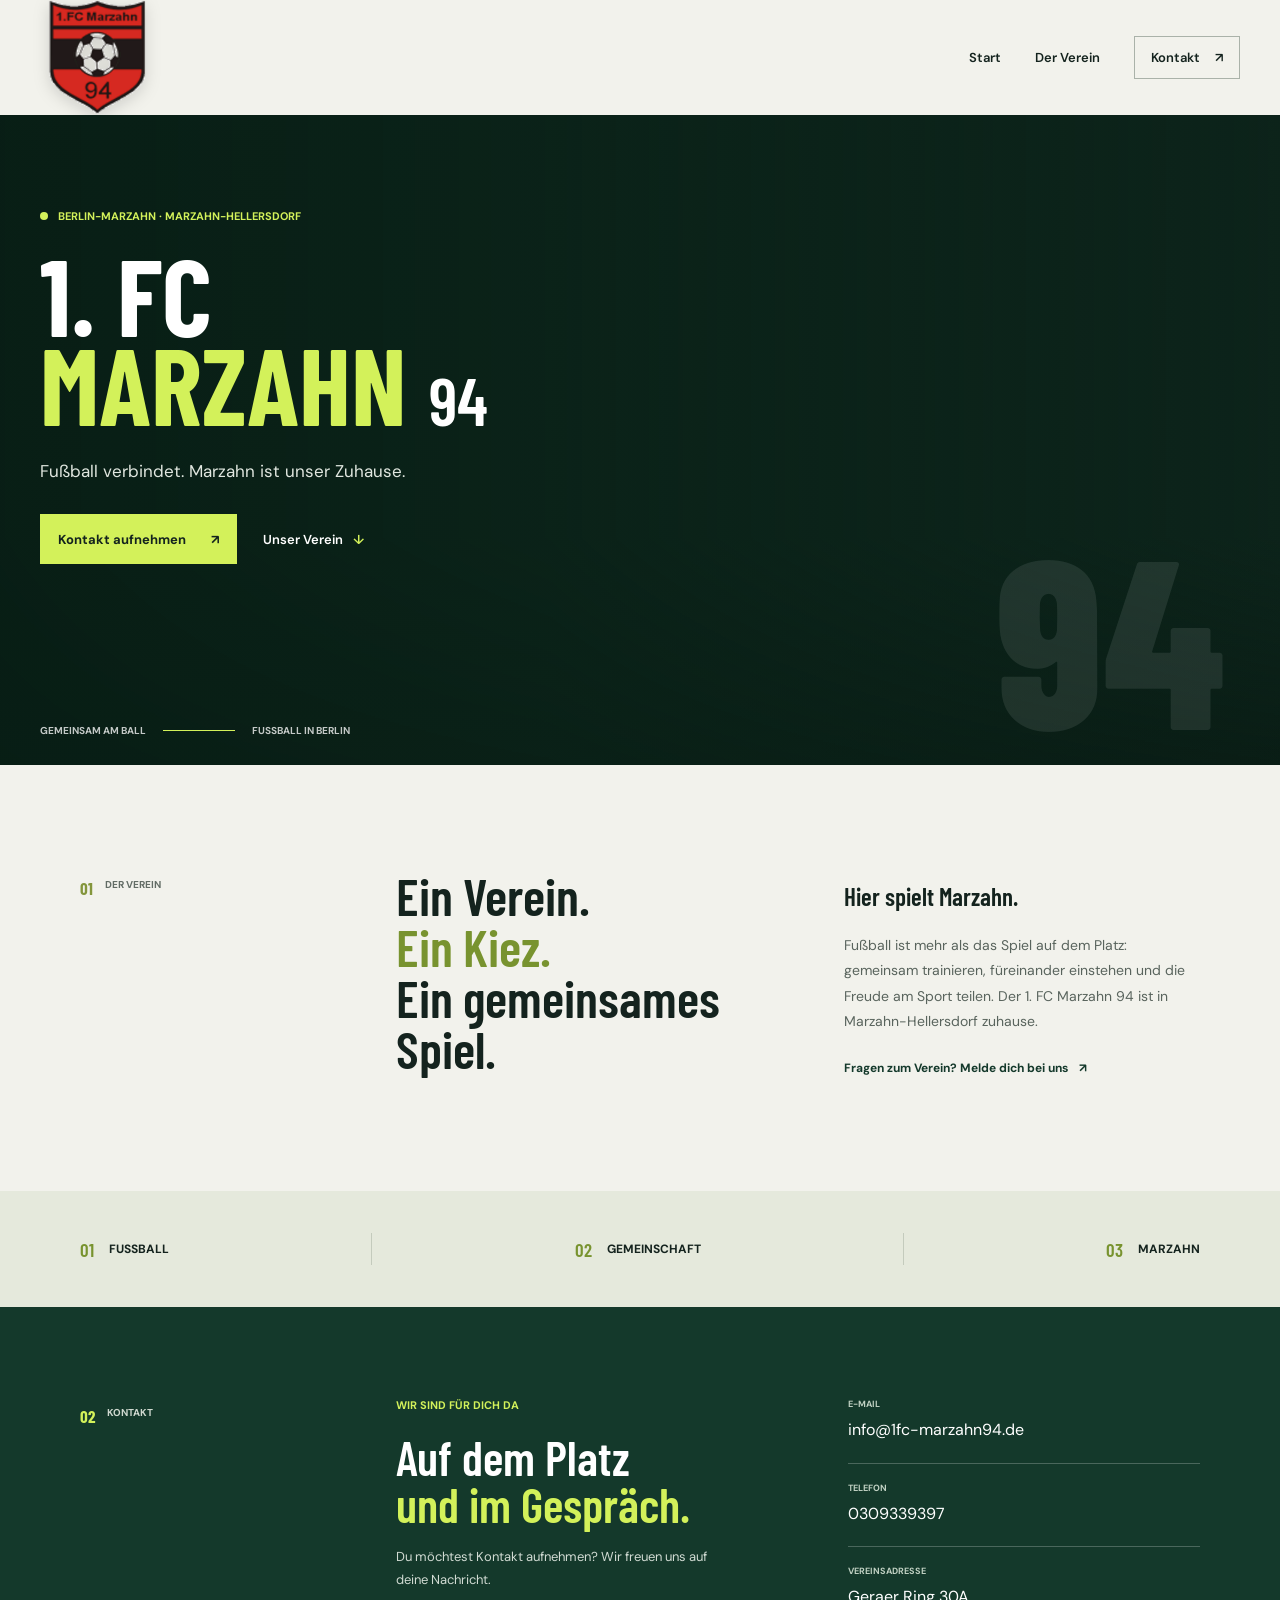
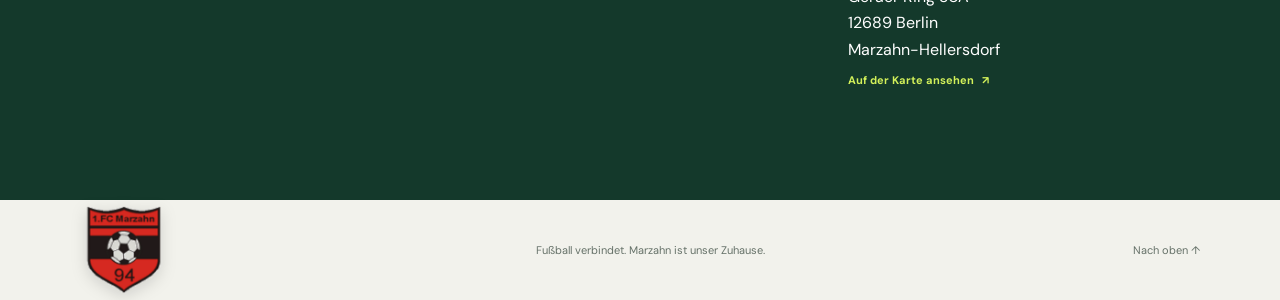
==== commit 9f012706: "Use club logo on published website" ====
--- a/index.html
+++ b/index.html
@@ -1,132 +1,105 @@
-<!DOCTYPE html>
-<html lang="de">
-<head>
-    <meta charset="UTF-8">
-    <meta name="viewport" content="width=device-width, initial-scale=1.0">
-    <meta name="description" content="1. FC Marzahn 94 – Fußball in Marzahn-Hellersdorf. Hier findest du Kontakt und Vereinsadresse.">
-    <title>1. FC Marzahn 94 | Fußball in Marzahn</title>
-    <link rel="preconnect" href="https://fonts.googleapis.com">
-    <link rel="preconnect" href="https://fonts.gstatic.com" crossorigin>
-    <link href="https://fonts.googleapis.com/css2?family=Barlow+Condensed:wght@500;600;700;800&family=DM+Sans:wght@400;500;600;700&display=swap" rel="stylesheet">
-    <link rel="stylesheet" href="style.css">
-</head>
-<body>
-    <header class="site-header">
-        <a class="club-brand" href="#start" aria-label="1. FC Marzahn 94 – Startseite">
-            <img class="club-logo" src="assets/club-logo.png" alt="1. FC Marzahn 94 Logo">
-        </a>
-        <nav aria-label="Hauptnavigation">
-            <a href="#start">Start</a>
-            <a href="#verein">Der Verein</a>
-            <a class="nav-contact" href="#kontakt">Kontakt <span aria-hidden="true">↗</span></a>
-        </nav>
-    </header>
-
-    <main>
-        <section class="hero" id="start" aria-labelledby="hero-title">
-            <div class="hero-photo" role="img" aria-label="Fußballstadion im Abendlicht"></div>
-            <div class="hero-shade"></div>
-            <div class="hero-content">
-                <p class="eyebrow"><span class="eyebrow-dot"></span> BERLIN-MARZAHN · MARZAHN-HELLERSDORF</p>
-                <h1 id="hero-title">1. FC<br><span>MARZAHN</span> <b>94</b></h1>
-                <p class="hero-intro">Fußball verbindet. Marzahn ist unser Zuhause.</p>
-                <div class="hero-actions">
-                    <a class="button button-lime" href="#kontakt">Kontakt aufnehmen <span aria-hidden="true">↗</span></a>
-                    <a class="hero-text-link" href="#verein">Unser Verein <span aria-hidden="true">↓</span></a>
-                </div>
-            </div>
-            <div class="hero-bottom" aria-hidden="true">
-                <span>GEMEINSAM AM BALL</span>
-                <span class="hero-bottom-line"></span>
-                <span>FUSSBALL IN BERLIN</span>
-            </div>
-            <span class="hero-number" aria-hidden="true">94</span>
-        </section>
-
-        <section class="club-intro page-wrap" id="verein">
-            <div class="section-index"><span>01</span> DER VEREIN</div>
-            <div class="intro-main">
-                <h2>Ein Verein.<br><span>Ein Kiez.</span><br>Ein gemeinsames Spiel.</h2>
-                <div class="intro-copy">
-                    <p class="intro-lead">Hier spielt Marzahn.</p>
-                    <p>Fußball ist mehr als das Spiel auf dem Platz: gemeinsam trainieren, füreinander einstehen und die Freude am Sport teilen. Der 1. FC Marzahn 94 ist in Marzahn-Hellersdorf zuhause.</p>
-                    <a class="inline-link" href="#kontakt">Fragen zum Verein? Melde dich bei uns <span aria-hidden="true">↗</span></a>
-                </div>
-            </div>
-        </section>
-
-        <section class="values-band" aria-label="Vereinswerte">
-            <div class="values-inner page-wrap">
-                <div class="value-item"><span class="value-mark" aria-hidden="true">01</span><span>FUSSBALL</span></div>
-                <span class="value-divider" aria-hidden="true"></span>
-                <div class="value-item"><span class="value-mark" aria-hidden="true">02</span><span>GEMEINSCHAFT</span></div>
-                <span class="value-divider" aria-hidden="true"></span>
-                <div class="value-item"><span class="value-mark" aria-hidden="true">03</span><span>MARZAHN</span></div>
-            </div>
-        </section>
-
-        <section class="contact-section" id="kontakt">
-            <div class="contact-inner page-wrap">
-                <div class="section-index contact-index"><span>02</span> KONTAKT</div>
-                <div class="contact-main">
-                    <div class="contact-heading">
-                        <p class="eyebrow">WIR SIND FÜR DICH DA</p>
-                        <h2>Auf dem Platz<br><span>und im Gespräch.</span></h2>
-                        <p>Du möchtest Kontakt aufnehmen? Wir freuen uns auf deine Nachricht.</p>
-                    </div>
-                    <div class="contact-details">
-                        <div class="contact-item">
-                            <span class="contact-label">E-MAIL</span>
-                            <a href="mailto:info@1fc-marzahn94.de">info@1fc-marzahn94.de</a>
-                        </div>
-                        <div class="contact-item">
-                            <span class="contact-label">TELEFON</span>
-                            <a href="tel:0309339397">0309339397</a>
-                        </div>
-                        <div class="contact-item address-item">
-                            <span class="contact-label">VEREINSADRESSE</span>
-                            <address>Geraer Ring 30A<br>12689 Berlin<br>Marzahn-Hellersdorf</address>
-                            <a class="map-link" href="https://maps.google.com/?q=Geraer+Ring+30A,+12689+Berlin" target="_blank" rel="noopener noreferrer">Auf der Karte ansehen <span aria-hidden="true">↗</span></a>
-                        </div>
-                    </div>
-                </div>
-            </div>
-        </section>
-    </main>
-
-    <footer class="site-footer page-wrap">
-        <a class="club-brand footer-brand" href="#start" aria-label="Zur Startseite">
-            <img class="club-logo footer-club-logo" src="assets/club-logo.png" alt="1. FC Marzahn 94 Logo">
-        </a>
-        <p>Fußball verbindet. Marzahn ist unser Zuhause.</p>
-        <a class="back-top" href="#start">Nach oben ↑</a>
-    </footer>
-
-    <script>
-        document.addEventListener('DOMContentLoaded', () => {
-            const logoElement = document.querySelector('.club-logo');
-            if (!logoElement) return;
-
-            const image = new Image();
-            image.onload = () => {
-                const canvas = document.createElement('canvas');
-                const width = Math.max(700, Math.round(image.naturalWidth * 0.9));
-                const height = Math.round((image.naturalHeight * width) / image.naturalWidth);
-
-                canvas.width = width;
-                canvas.height = height;
-
-                const ctx = canvas.getContext('2d');
-                ctx.imageSmoothingEnabled = true;
-                ctx.imageSmoothingQuality = 'high';
-                ctx.filter = 'contrast(1.12) saturate(1.08) brightness(1.06)';
-                ctx.drawImage(image, 0, 0, width, height);
-
-                logoElement.src = canvas.toDataURL('image/png');
-            };
-
-            image.src = logoElement.src;
-        });
-    </script>
-</body>
-</html>
+<!DOCTYPE html>
+<html lang="de">
+<head>
+    <meta charset="UTF-8">
+    <meta name="viewport" content="width=device-width, initial-scale=1.0">
+    <meta name="description" content="1. FC Marzahn 94 – Fußball in Marzahn-Hellersdorf. Hier findest du Kontakt und Vereinsadresse.">
+    <title>1. FC Marzahn 94 | Fußball in Marzahn</title>
+    <link rel="preconnect" href="https://fonts.googleapis.com">
+    <link rel="preconnect" href="https://fonts.gstatic.com" crossorigin>
+    <link href="https://fonts.googleapis.com/css2?family=Barlow+Condensed:wght@500;600;700;800&family=DM+Sans:wght@400;500;600;700&display=swap" rel="stylesheet">
+    <link rel="stylesheet" href="style.css">
+</head>
+<body>
+    <header class="site-header">
+        <a class="club-brand" href="#start" aria-label="1. FC Marzahn 94 – Startseite">
+            <img class="club-logo" src="assets/club-logo.png" alt="Logo des 1. FC Marzahn 94">
+        </a>
+        <nav aria-label="Hauptnavigation">
+            <a href="#start">Start</a>
+            <a href="#verein">Der Verein</a>
+            <a class="nav-contact" href="#kontakt">Kontakt <span aria-hidden="true">↗</span></a>
+        </nav>
+    </header>
+
+    <main>
+        <section class="hero" id="start" aria-labelledby="hero-title">
+            <div class="hero-photo" role="img" aria-label="Fußballstadion im Abendlicht"></div>
+            <div class="hero-shade"></div>
+            <div class="hero-content">
+                <p class="eyebrow"><span class="eyebrow-dot"></span> BERLIN-MARZAHN · MARZAHN-HELLERSDORF</p>
+                <h1 id="hero-title">1. FC<br><span>MARZAHN</span> <b>94</b></h1>
+                <p class="hero-intro">Fußball verbindet. Marzahn ist unser Zuhause.</p>
+                <div class="hero-actions">
+                    <a class="button button-lime" href="#kontakt">Kontakt aufnehmen <span aria-hidden="true">↗</span></a>
+                    <a class="hero-text-link" href="#verein">Unser Verein <span aria-hidden="true">↓</span></a>
+                </div>
+            </div>
+            <div class="hero-bottom" aria-hidden="true">
+                <span>GEMEINSAM AM BALL</span>
+                <span class="hero-bottom-line"></span>
+                <span>FUSSBALL IN BERLIN</span>
+            </div>
+            <span class="hero-number" aria-hidden="true">94</span>
+        </section>
+
+        <section class="club-intro page-wrap" id="verein">
+            <div class="section-index"><span>01</span> DER VEREIN</div>
+            <div class="intro-main">
+                <h2>Ein Verein.<br><span>Ein Kiez.</span><br>Ein gemeinsames Spiel.</h2>
+                <div class="intro-copy">
+                    <p class="intro-lead">Hier spielt Marzahn.</p>
+                    <p>Fußball ist mehr als das Spiel auf dem Platz: gemeinsam trainieren, füreinander einstehen und die Freude am Sport teilen. Der 1. FC Marzahn 94 ist in Marzahn-Hellersdorf zuhause.</p>
+                    <a class="inline-link" href="#kontakt">Fragen zum Verein? Melde dich bei uns <span aria-hidden="true">↗</span></a>
+                </div>
+            </div>
+        </section>
+
+        <section class="values-band" aria-label="Vereinswerte">
+            <div class="values-inner page-wrap">
+                <div class="value-item"><span class="value-mark" aria-hidden="true">01</span><span>FUSSBALL</span></div>
+                <span class="value-divider" aria-hidden="true"></span>
+                <div class="value-item"><span class="value-mark" aria-hidden="true">02</span><span>GEMEINSCHAFT</span></div>
+                <span class="value-divider" aria-hidden="true"></span>
+                <div class="value-item"><span class="value-mark" aria-hidden="true">03</span><span>MARZAHN</span></div>
+            </div>
+        </section>
+
+        <section class="contact-section" id="kontakt">
+            <div class="contact-inner page-wrap">
+                <div class="section-index contact-index"><span>02</span> KONTAKT</div>
+                <div class="contact-main">
+                    <div class="contact-heading">
+                        <p class="eyebrow">WIR SIND FÜR DICH DA</p>
+                        <h2>Auf dem Platz<br><span>und im Gespräch.</span></h2>
+                        <p>Du möchtest Kontakt aufnehmen? Wir freuen uns auf deine Nachricht.</p>
+                    </div>
+                    <div class="contact-details">
+                        <div class="contact-item">
+                            <span class="contact-label">E-MAIL</span>
+                            <a href="mailto:info@1fc-marzahn94.de">info@1fc-marzahn94.de</a>
+                        </div>
+                        <div class="contact-item">
+                            <span class="contact-label">TELEFON</span>
+                            <a href="tel:0309339397">0309339397</a>
+                        </div>
+                        <div class="contact-item address-item">
+                            <span class="contact-label">VEREINSADRESSE</span>
+                            <address>Geraer Ring 30A<br>12689 Berlin<br>Marzahn-Hellersdorf</address>
+                            <a class="map-link" href="https://maps.google.com/?q=Geraer+Ring+30A,+12689+Berlin" target="_blank" rel="noopener noreferrer">Auf der Karte ansehen <span aria-hidden="true">↗</span></a>
+                        </div>
+                    </div>
+                </div>
+            </div>
+        </section>
+    </main>
+
+    <footer class="site-footer page-wrap">
+        <a class="club-brand footer-brand" href="#start" aria-label="Zur Startseite">
+            <img class="club-logo footer-club-logo" src="assets/club-logo.png" alt="Logo des 1. FC Marzahn 94">
+        </a>
+        <p>Fußball verbindet. Marzahn ist unser Zuhause.</p>
+        <a class="back-top" href="#start">Nach oben ↑</a>
+    </footer>
+</body>
+</html>
--- a/style.css
+++ b/style.css
@@ -1,715 +1,683 @@
-:root {
-    color-scheme: light;
-    --paper: #f2f2ec;
-    --ink: #14231e;
-    --forest: #14392b;
-    --deep-forest: #0d241b;
-    --lime: #d3f15a;
-    --muted: #68736d;
-    --line: #d8ddd5;
-    --serif: Georgia, "Times New Roman", serif;
-}
-
-* {
-    box-sizing: border-box;
-}
-
-html {
-    scroll-behavior: smooth;
-}
-
-body {
-    margin: 0;
-    background: var(--paper);
-    color: var(--ink);
-    font-family: "DM Sans", sans-serif;
-    -webkit-font-smoothing: antialiased;
-}
-
-a {
-    color: inherit;
-    text-decoration: none;
-}
-
-.site-header,
-.site-footer {
-    width: min(1320px, calc(100% - 80px));
-    margin: 0 auto;
-    display: flex;
-    align-items: center;
-    justify-content: space-between;
-}
-
-.site-header {
-    min-height: 88px;
-}
-
-.club-brand {
-    display: inline-flex;
-    align-items: center;
-    gap: 12px;
-}
-
-.club-logo {
-    display: block;
-    width: clamp(130px, 14vw, 220px);
-    height: auto;
-    filter: drop-shadow(0 8px 18px rgb(0 0 0 / 18%));
-    image-rendering: auto;
-    transform: translateZ(0);
-}
-
-.footer-club-logo {
-    width: clamp(120px, 10vw, 180px);
-}
-
-nav {
-    display: flex;
-    align-items: center;
-    gap: 34px;
-    font-size: 13px;
-    font-weight: 600;
-}
-
-nav a {
-    transition: color 160ms ease;
-}
-
-nav a:hover,
-.inline-link:hover,
-.back-top:hover {
-    color: #6a8421;
-}
-
-.nav-contact {
-    padding: 12px 16px;
-    border: 1px solid #aab2a9;
-}
-
-.nav-contact span {
-    margin-left: 12px;
-}
-
-.hero {
-    position: relative;
-    min-height: 650px;
-    overflow: hidden;
-    background: var(--deep-forest);
-    color: #fff;
-}
-
-.hero-photo,
-.hero-shade {
-    position: absolute;
-    inset: 0;
-}
-
-.hero-photo {
-    background-image: url("https://images.unsplash.com/photo-1522778119026-d647f0596c20?auto=format&fit=crop&w=2200&q=88");
-    background-position: center 48%;
-    background-size: cover;
-    animation: photo-arrive 850ms ease-out both;
-}
-
-.hero-shade {
-    background: linear-gradient(90deg, rgb(8 30 21 / 92%) 0%, rgb(10 34 24 / 72%) 43%, rgb(10 32 23 / 13%) 100%), linear-gradient(0deg, rgb(8 25 18 / 63%) 0%, transparent 35%);
-}
-
-.hero-content {
-    position: relative;
-    z-index: 1;
-    width: min(1320px, calc(100% - 80px));
-    margin: 0 auto;
-    padding: 94px 0 108px;
-    animation: content-arrive 700ms 100ms ease-out both;
-}
-
-.eyebrow {
-    display: flex;
-    align-items: center;
-    gap: 10px;
-    margin: 0;
-    color: var(--lime);
-    font-size: 11px;
-    font-weight: 700;
-    letter-spacing: 0;
-}
-
-.eyebrow-dot {
-    width: 8px;
-    height: 8px;
-    border-radius: 50%;
-    background: var(--lime);
-}
-
-.hero h1 {
-    margin: 27px 0 16px;
-    font-family: "Barlow Condensed", sans-serif;
-    font-size: 108px;
-    font-weight: 700;
-    line-height: 0.82;
-    letter-spacing: 0;
-}
-
-.hero h1 span {
-    color: var(--lime);
-}
-
-.hero h1 b {
-    color: #fff;
-    font-size: 0.62em;
-    font-weight: 600;
-}
-
-.hero-intro {
-    max-width: 460px;
-    margin: 30px 0 28px;
-    color: #e1e7e0;
-    font-size: 17px;
-    line-height: 1.7;
-}
-
-.hero-actions {
-    display: flex;
-    align-items: center;
-    gap: 26px;
-}
-
-.button {
-    display: inline-flex;
-    min-height: 50px;
-    align-items: center;
-    justify-content: space-between;
-    gap: 25px;
-    padding: 0 18px;
-    font-size: 13px;
-    font-weight: 700;
-    transition: background 160ms ease, transform 160ms ease;
-}
-
-.button:hover {
-    transform: translateY(-2px);
-}
-
-.button-lime {
-    background: var(--lime);
-    color: var(--ink);
-}
-
-.button-lime:hover {
-    background: #e2ff73;
-}
-
-.hero-text-link {
-    color: #fff;
-    font-size: 13px;
-    font-weight: 600;
-}
-
-.hero-text-link span {
-    margin-left: 7px;
-    color: var(--lime);
-}
-
-.hero-bottom {
-    position: absolute;
-    z-index: 1;
-    right: max(40px, calc((100vw - 1320px) / 2));
-    bottom: 28px;
-    left: max(40px, calc((100vw - 1320px) / 2));
-    display: flex;
-    align-items: center;
-    gap: 17px;
-    color: rgb(255 255 255 / 76%);
-    font-size: 10px;
-    font-weight: 700;
-    letter-spacing: 0;
-}
-
-.hero-bottom-line {
-    width: 72px;
-    height: 1px;
-    background: var(--lime);
-}
-
-.hero-number {
-    position: absolute;
-    right: max(55px, calc((100vw - 1270px) / 2));
-    bottom: 35px;
-    color: rgb(255 255 255 / 9%);
-    font-family: "Barlow Condensed", sans-serif;
-    font-size: 240px;
-    font-weight: 800;
-    line-height: 0.8;
-    pointer-events: none;
-}
-
-.page-wrap {
-    width: min(1120px, calc(100% - 80px));
-    margin: 0 auto;
-}
-
-.club-intro {
-    display: grid;
-    grid-template-columns: 0.75fr 2.25fr;
-    gap: 48px;
-    padding-top: 105px;
-    padding-bottom: 111px;
-}
-
-.section-index {
-    display: flex;
-    align-items: flex-start;
-    gap: 12px;
-    padding-top: 8px;
-    color: #626c65;
-    font-size: 10px;
-    font-weight: 700;
-    letter-spacing: 0;
-}
-
-.section-index > span {
-    color: #84963c;
-    font-family: "Barlow Condensed", sans-serif;
-    font-size: 17px;
-}
-
-.intro-main {
-    display: grid;
-    grid-template-columns: 1.05fr 0.95fr;
-    gap: 55px;
-}
-
-.intro-main h2,
-.contact-heading h2 {
-    margin: 0;
-    font-family: "Barlow Condensed", sans-serif;
-    font-size: 52px;
-    font-weight: 600;
-    line-height: 0.98;
-    letter-spacing: 0;
-}
-
-.intro-main h2 span {
-    color: #78932f;
-}
-
-.intro-copy {
-    padding-top: 4px;
-    color: #59645d;
-    font-size: 14px;
-    line-height: 1.8;
-}
-
-.intro-lead {
-    margin: 0 0 12px;
-    color: var(--ink);
-    font-family: "Barlow Condensed", sans-serif;
-    font-size: 25px;
-    font-weight: 600;
-}
-
-.inline-link {
-    display: inline-block;
-    margin-top: 10px;
-    color: var(--forest);
-    font-size: 12px;
-    font-weight: 700;
-}
-
-.inline-link span {
-    margin-left: 8px;
-}
-
-.values-band {
-    background: #e5e9dc;
-}
-
-.values-inner {
-    display: flex;
-    min-height: 116px;
-    align-items: center;
-    justify-content: space-between;
-}
-
-.value-item {
-    display: flex;
-    align-items: center;
-    gap: 15px;
-    font-size: 12px;
-    font-weight: 700;
-    letter-spacing: 0;
-}
-
-.value-mark {
-    color: #78932f;
-    font-family: "Barlow Condensed", sans-serif;
-    font-size: 19px;
-    font-weight: 600;
-}
-
-.value-divider {
-    width: 1px;
-    height: 32px;
-    background: #c4cbbd;
-}
-
-.contact-section {
-    background: var(--forest);
-    color: #fff;
-}
-
-.contact-inner {
-    display: grid;
-    grid-template-columns: 0.75fr 2.25fr;
-    gap: 48px;
-    padding-top: 91px;
-    padding-bottom: 94px;
-}
-
-.contact-index {
-    color: #d0d9d0;
-}
-
-.contact-index > span {
-    color: var(--lime);
-}
-
-.contact-main {
-    display: grid;
-    grid-template-columns: 1fr 0.9fr;
-    gap: 60px;
-}
-
-.contact-heading .eyebrow {
-    margin-bottom: 22px;
-}
-
-.contact-heading h2 {
-    color: #fff;
-    font-size: 48px;
-}
-
-.contact-heading h2 span {
-    color: var(--lime);
-}
-
-.contact-heading > p:last-child {
-    max-width: 340px;
-    margin: 18px 0 0;
-    color: #d1dbd3;
-    font-size: 13px;
-    line-height: 1.75;
-}
-
-.contact-details {
-    display: flex;
-    flex-direction: column;
-}
-
-.contact-item {
-    display: flex;
-    flex-direction: column;
-    align-items: flex-start;
-    padding: 0 0 19px;
-    border-bottom: 1px solid rgb(255 255 255 / 23%);
-}
-
-.contact-item + .contact-item {
-    padding-top: 18px;
-}
-
-.contact-label {
-    margin-bottom: 7px;
-    color: #c1d1c3;
-    font-size: 9px;
-    font-weight: 700;
-    letter-spacing: 0;
-}
-
-.contact-item > a:not(.map-link),
-.contact-item address {
-    color: #fff;
-    font-size: 16px;
-    font-style: normal;
-    line-height: 1.65;
-    overflow-wrap: anywhere;
-}
-
-.contact-item > a:not(.map-link):hover {
-    color: var(--lime);
-}
-
-.address-item {
-    border-bottom: 0;
-}
-
-.map-link {
-    margin-top: 10px;
-    color: var(--lime);
-    font-size: 11px;
-    font-weight: 700;
-}
-
-.map-link span {
-    margin-left: 5px;
-}
-
-.site-footer {
-    min-height: 100px;
-    gap: 24px;
-    color: #657168;
-    font-size: 11px;
-}
-
-.footer-brand .club-crest {
-    width: 36px;
-    height: 41px;
-}
-
-.footer-brand .club-crest span {
-    font-size: 10px;
-}
-
-.footer-brand .club-crest strong {
-    font-size: 18px;
-}
-
-.footer-brand .brand-name {
-    font-size: 11px;
-}
-
-.footer-brand .brand-name strong {
-    font-size: 15px;
-}
-
-.site-footer p {
-    margin: 0;
-}
-
-.back-top {
-    font-size: 11px;
-}
-
-:focus-visible {
-    outline: 3px solid #e2714e;
-    outline-offset: 4px;
-}
-
-@keyframes content-arrive {
-    from { opacity: 0; transform: translateY(12px); }
-    to { opacity: 1; transform: translateY(0); }
-}
-
-@keyframes photo-arrive {
-    from { opacity: 0.7; transform: scale(1.02); }
-    to { opacity: 1; transform: scale(1); }
-}
-
-@media (max-width: 850px) {
-    .site-header,
-    .hero-content {
-        width: calc(100% - 56px);
-    }
-
-    .page-wrap {
-        width: calc(100% - 56px);
-    }
-
-    .hero {
-        min-height: 600px;
-    }
-
-    .hero h1 {
-        font-size: 94px;
-    }
-
-    .club-intro,
-    .contact-inner {
-        grid-template-columns: 1fr;
-        gap: 28px;
-    }
-
-    .intro-main {
-        gap: 32px;
-    }
-
-    .contact-main {
-        gap: 36px;
-    }
-}
-
-@media (max-width: 600px) {
-    .site-header,
-    .hero-content,
-    .page-wrap {
-        width: calc(100% - 40px);
-    }
-
-    .site-header {
-        min-height: 76px;
-    }
-
-    .club-crest {
-        width: 40px;
-        height: 46px;
-    }
-
-    .brand-name {
-        font-size: 12px;
-    }
-
-    .brand-name strong {
-        font-size: 16px;
-    }
-
-    nav {
-        gap: 13px;
-        font-size: 11px;
-    }
-
-    nav a[href="#verein"] {
-        display: none;
-    }
-
-    .nav-contact {
-        padding: 10px 11px;
-    }
-
-    .nav-contact span {
-        margin-left: 5px;
-    }
-
-    .hero {
-        min-height: 620px;
-    }
-
-    .hero-photo {
-        background-position: 57% center;
-    }
-
-    .hero-shade {
-        background: linear-gradient(90deg, rgb(8 30 21 / 88%) 0%, rgb(10 34 24 / 53%) 100%), linear-gradient(0deg, rgb(8 25 18 / 63%) 0%, transparent 45%);
-    }
-
-    .hero-content {
-        padding-top: 89px;
-        padding-bottom: 130px;
-    }
-
-    .eyebrow {
-        font-size: 9px;
-    }
-
-    .hero h1 {
-        margin-top: 25px;
-        font-size: 74px;
-    }
-
-    .hero-intro {
-        max-width: 310px;
-        font-size: 15px;
-    }
-
-    .hero-actions {
-        flex-wrap: wrap;
-        gap: 17px;
-    }
-
-    .hero-bottom {
-        right: 20px;
-        left: 20px;
-        gap: 10px;
-        font-size: 8px;
-    }
-
-    .hero-bottom-line {
-        width: 34px;
-    }
-
-    .hero-number {
-        right: 20px;
-        bottom: 54px;
-        font-size: 145px;
-    }
-
-    .club-intro {
-        padding-top: 73px;
-        padding-bottom: 76px;
-    }
-
-    .intro-main {
-        grid-template-columns: 1fr;
-        gap: 23px;
-    }
-
-    .intro-main h2 {
-        font-size: 43px;
-    }
-
-    .intro-copy {
-        font-size: 13px;
-    }
-
-    .values-inner {
-        min-height: 92px;
-        gap: 12px;
-    }
-
-    .value-item {
-        flex-direction: column;
-        align-items: flex-start;
-        gap: 4px;
-        font-size: 9px;
-    }
-
-    .value-mark {
-        font-size: 15px;
-    }
-
-    .value-divider {
-        height: 28px;
-    }
-
-    .contact-inner {
-        padding-top: 69px;
-        padding-bottom: 72px;
-    }
-
-    .contact-main {
-        grid-template-columns: 1fr;
-        gap: 35px;
-    }
-
-    .contact-heading h2 {
-        font-size: 42px;
-    }
-
-    .contact-item > a:not(.map-link),
-    .contact-item address {
-        font-size: 15px;
-    }
-
-    .site-footer {
-        min-height: 105px;
-        flex-wrap: wrap;
-        gap: 8px 14px;
-        padding-top: 17px;
-        padding-bottom: 17px;
-    }
-
-    .site-footer p {
-        order: 1;
-        width: 100%;
-    }
-}
-
-@media (prefers-reduced-motion: reduce) {
-    *,
-    *::before,
-    *::after {
-        scroll-behavior: auto !important;
-        animation-duration: 0.01ms !important;
-        transition-duration: 0.01ms !important;
-    }
-}
+:root {
+    color-scheme: light;
+    --paper: #f2f2ec;
+    --ink: #14231e;
+    --forest: #14392b;
+    --deep-forest: #0d241b;
+    --lime: #d3f15a;
+    --muted: #68736d;
+    --line: #d8ddd5;
+    --serif: Georgia, "Times New Roman", serif;
+}
+
+* {
+    box-sizing: border-box;
+}
+
+html {
+    scroll-behavior: smooth;
+}
+
+body {
+    margin: 0;
+    background: var(--paper);
+    color: var(--ink);
+    font-family: "DM Sans", sans-serif;
+    -webkit-font-smoothing: antialiased;
+}
+
+a {
+    color: inherit;
+    text-decoration: none;
+}
+
+.site-header,
+.site-footer {
+    width: min(1320px, calc(100% - 80px));
+    margin: 0 auto;
+    display: flex;
+    align-items: center;
+    justify-content: space-between;
+}
+
+.site-header {
+    min-height: 88px;
+}
+
+.club-brand {
+    display: inline-flex;
+    align-items: center;
+    gap: 12px;
+}
+
+.club-logo {
+    display: block;
+    width: clamp(88px, 9vw, 118px);
+    height: auto;
+    filter: drop-shadow(0 4px 8px rgb(0 0 0 / 14%));
+}
+
+.footer-club-logo {
+    width: 88px;
+}
+
+nav {
+    display: flex;
+    align-items: center;
+    gap: 34px;
+    font-size: 13px;
+    font-weight: 600;
+}
+
+nav a {
+    transition: color 160ms ease;
+}
+
+nav a:hover,
+.inline-link:hover,
+.back-top:hover {
+    color: #6a8421;
+}
+
+.nav-contact {
+    padding: 12px 16px;
+    border: 1px solid #aab2a9;
+}
+
+.nav-contact span {
+    margin-left: 12px;
+}
+
+.hero {
+    position: relative;
+    min-height: 650px;
+    overflow: hidden;
+    background: var(--deep-forest);
+    color: #fff;
+}
+
+.hero-photo,
+.hero-shade {
+    position: absolute;
+    inset: 0;
+}
+
+.hero-photo {
+    background-image: url("https://images.unsplash.com/photo-1522778119026-d647f0596c20?auto=format&fit=crop&w=2200&q=88");
+    background-position: center 48%;
+    background-size: cover;
+    animation: photo-arrive 850ms ease-out both;
+}
+
+.hero-shade {
+    background: linear-gradient(90deg, rgb(8 30 21 / 92%) 0%, rgb(10 34 24 / 72%) 43%, rgb(10 32 23 / 13%) 100%), linear-gradient(0deg, rgb(8 25 18 / 63%) 0%, transparent 35%);
+}
+
+.hero-content {
+    position: relative;
+    z-index: 1;
+    width: min(1320px, calc(100% - 80px));
+    margin: 0 auto;
+    padding: 94px 0 108px;
+    animation: content-arrive 700ms 100ms ease-out both;
+}
+
+.eyebrow {
+    display: flex;
+    align-items: center;
+    gap: 10px;
+    margin: 0;
+    color: var(--lime);
+    font-size: 11px;
+    font-weight: 700;
+    letter-spacing: 0;
+}
+
+.eyebrow-dot {
+    width: 8px;
+    height: 8px;
+    border-radius: 50%;
+    background: var(--lime);
+}
+
+.hero h1 {
+    margin: 27px 0 16px;
+    font-family: "Barlow Condensed", sans-serif;
+    font-size: 108px;
+    font-weight: 700;
+    line-height: 0.82;
+    letter-spacing: 0;
+}
+
+.hero h1 span {
+    color: var(--lime);
+}
+
+.hero h1 b {
+    color: #fff;
+    font-size: 0.62em;
+    font-weight: 600;
+}
+
+.hero-intro {
+    max-width: 460px;
+    margin: 30px 0 28px;
+    color: #e1e7e0;
+    font-size: 17px;
+    line-height: 1.7;
+}
+
+.hero-actions {
+    display: flex;
+    align-items: center;
+    gap: 26px;
+}
+
+.button {
+    display: inline-flex;
+    min-height: 50px;
+    align-items: center;
+    justify-content: space-between;
+    gap: 25px;
+    padding: 0 18px;
+    font-size: 13px;
+    font-weight: 700;
+    transition: background 160ms ease, transform 160ms ease;
+}
+
+.button:hover {
+    transform: translateY(-2px);
+}
+
+.button-lime {
+    background: var(--lime);
+    color: var(--ink);
+}
+
+.button-lime:hover {
+    background: #e2ff73;
+}
+
+.hero-text-link {
+    color: #fff;
+    font-size: 13px;
+    font-weight: 600;
+}
+
+.hero-text-link span {
+    margin-left: 7px;
+    color: var(--lime);
+}
+
+.hero-bottom {
+    position: absolute;
+    z-index: 1;
+    right: max(40px, calc((100vw - 1320px) / 2));
+    bottom: 28px;
+    left: max(40px, calc((100vw - 1320px) / 2));
+    display: flex;
+    align-items: center;
+    gap: 17px;
+    color: rgb(255 255 255 / 76%);
+    font-size: 10px;
+    font-weight: 700;
+    letter-spacing: 0;
+}
+
+.hero-bottom-line {
+    width: 72px;
+    height: 1px;
+    background: var(--lime);
+}
+
+.hero-number {
+    position: absolute;
+    right: max(55px, calc((100vw - 1270px) / 2));
+    bottom: 35px;
+    color: rgb(255 255 255 / 9%);
+    font-family: "Barlow Condensed", sans-serif;
+    font-size: 240px;
+    font-weight: 800;
+    line-height: 0.8;
+    pointer-events: none;
+}
+
+.page-wrap {
+    width: min(1120px, calc(100% - 80px));
+    margin: 0 auto;
+}
+
+.club-intro {
+    display: grid;
+    grid-template-columns: 0.75fr 2.25fr;
+    gap: 48px;
+    padding-top: 105px;
+    padding-bottom: 111px;
+}
+
+.section-index {
+    display: flex;
+    align-items: flex-start;
+    gap: 12px;
+    padding-top: 8px;
+    color: #626c65;
+    font-size: 10px;
+    font-weight: 700;
+    letter-spacing: 0;
+}
+
+.section-index > span {
+    color: #84963c;
+    font-family: "Barlow Condensed", sans-serif;
+    font-size: 17px;
+}
+
+.intro-main {
+    display: grid;
+    grid-template-columns: 1.05fr 0.95fr;
+    gap: 55px;
+}
+
+.intro-main h2,
+.contact-heading h2 {
+    margin: 0;
+    font-family: "Barlow Condensed", sans-serif;
+    font-size: 52px;
+    font-weight: 600;
+    line-height: 0.98;
+    letter-spacing: 0;
+}
+
+.intro-main h2 span {
+    color: #78932f;
+}
+
+.intro-copy {
+    padding-top: 4px;
+    color: #59645d;
+    font-size: 14px;
+    line-height: 1.8;
+}
+
+.intro-lead {
+    margin: 0 0 12px;
+    color: var(--ink);
+    font-family: "Barlow Condensed", sans-serif;
+    font-size: 25px;
+    font-weight: 600;
+}
+
+.inline-link {
+    display: inline-block;
+    margin-top: 10px;
+    color: var(--forest);
+    font-size: 12px;
+    font-weight: 700;
+}
+
+.inline-link span {
+    margin-left: 8px;
+}
+
+.values-band {
+    background: #e5e9dc;
+}
+
+.values-inner {
+    display: flex;
+    min-height: 116px;
+    align-items: center;
+    justify-content: space-between;
+}
+
+.value-item {
+    display: flex;
+    align-items: center;
+    gap: 15px;
+    font-size: 12px;
+    font-weight: 700;
+    letter-spacing: 0;
+}
+
+.value-mark {
+    color: #78932f;
+    font-family: "Barlow Condensed", sans-serif;
+    font-size: 19px;
+    font-weight: 600;
+}
+
+.value-divider {
+    width: 1px;
+    height: 32px;
+    background: #c4cbbd;
+}
+
+.contact-section {
+    background: var(--forest);
+    color: #fff;
+}
+
+.contact-inner {
+    display: grid;
+    grid-template-columns: 0.75fr 2.25fr;
+    gap: 48px;
+    padding-top: 91px;
+    padding-bottom: 94px;
+}
+
+.contact-index {
+    color: #d0d9d0;
+}
+
+.contact-index > span {
+    color: var(--lime);
+}
+
+.contact-main {
+    display: grid;
+    grid-template-columns: 1fr 0.9fr;
+    gap: 60px;
+}
+
+.contact-heading .eyebrow {
+    margin-bottom: 22px;
+}
+
+.contact-heading h2 {
+    color: #fff;
+    font-size: 48px;
+}
+
+.contact-heading h2 span {
+    color: var(--lime);
+}
+
+.contact-heading > p:last-child {
+    max-width: 340px;
+    margin: 18px 0 0;
+    color: #d1dbd3;
+    font-size: 13px;
+    line-height: 1.75;
+}
+
+.contact-details {
+    display: flex;
+    flex-direction: column;
+}
+
+.contact-item {
+    display: flex;
+    flex-direction: column;
+    align-items: flex-start;
+    padding: 0 0 19px;
+    border-bottom: 1px solid rgb(255 255 255 / 23%);
+}
+
+.contact-item + .contact-item {
+    padding-top: 18px;
+}
+
+.contact-label {
+    margin-bottom: 7px;
+    color: #c1d1c3;
+    font-size: 9px;
+    font-weight: 700;
+    letter-spacing: 0;
+}
+
+.contact-item > a:not(.map-link),
+.contact-item address {
+    color: #fff;
+    font-size: 16px;
+    font-style: normal;
+    line-height: 1.65;
+    overflow-wrap: anywhere;
+}
+
+.contact-item > a:not(.map-link):hover {
+    color: var(--lime);
+}
+
+.address-item {
+    border-bottom: 0;
+}
+
+.map-link {
+    margin-top: 10px;
+    color: var(--lime);
+    font-size: 11px;
+    font-weight: 700;
+}
+
+.map-link span {
+    margin-left: 5px;
+}
+
+.site-footer {
+    min-height: 100px;
+    gap: 24px;
+    color: #657168;
+    font-size: 11px;
+}
+
+.site-footer p {
+    margin: 0;
+}
+
+.back-top {
+    font-size: 11px;
+}
+
+:focus-visible {
+    outline: 3px solid #e2714e;
+    outline-offset: 4px;
+}
+
+@keyframes content-arrive {
+    from { opacity: 0; transform: translateY(12px); }
+    to { opacity: 1; transform: translateY(0); }
+}
+
+@keyframes photo-arrive {
+    from { opacity: 0.7; transform: scale(1.02); }
+    to { opacity: 1; transform: scale(1); }
+}
+
+@media (max-width: 850px) {
+    .site-header,
+    .hero-content {
+        width: calc(100% - 56px);
+    }
+
+    .page-wrap {
+        width: calc(100% - 56px);
+    }
+
+    .hero {
+        min-height: 600px;
+    }
+
+    .hero h1 {
+        font-size: 94px;
+    }
+
+    .club-intro,
+    .contact-inner {
+        grid-template-columns: 1fr;
+        gap: 28px;
+    }
+
+    .intro-main {
+        gap: 32px;
+    }
+
+    .contact-main {
+        gap: 36px;
+    }
+}
+
+@media (max-width: 600px) {
+    .site-header,
+    .hero-content,
+    .page-wrap {
+        width: calc(100% - 40px);
+    }
+
+    .site-header {
+        min-height: 76px;
+    }
+
+    .club-logo {
+        width: 88px;
+    }
+
+    nav {
+        gap: 13px;
+        font-size: 11px;
+    }
+
+    nav a[href="#verein"] {
+        display: none;
+    }
+
+    .nav-contact {
+        padding: 10px 11px;
+    }
+
+    .nav-contact span {
+        margin-left: 5px;
+    }
+
+    .hero {
+        min-height: 620px;
+    }
+
+    .hero-photo {
+        background-position: 57% center;
+    }
+
+    .hero-shade {
+        background: linear-gradient(90deg, rgb(8 30 21 / 88%) 0%, rgb(10 34 24 / 53%) 100%), linear-gradient(0deg, rgb(8 25 18 / 63%) 0%, transparent 45%);
+    }
+
+    .hero-content {
+        padding-top: 89px;
+        padding-bottom: 130px;
+    }
+
+    .eyebrow {
+        font-size: 9px;
+    }
+
+    .hero h1 {
+        margin-top: 25px;
+        font-size: 74px;
+    }
+
+    .hero-intro {
+        max-width: 310px;
+        font-size: 15px;
+    }
+
+    .hero-actions {
+        flex-wrap: wrap;
+        gap: 17px;
+    }
+
+    .hero-bottom {
+        right: 20px;
+        left: 20px;
+        gap: 10px;
+        font-size: 8px;
+    }
+
+    .hero-bottom-line {
+        width: 34px;
+    }
+
+    .hero-number {
+        right: 20px;
+        bottom: 54px;
+        font-size: 145px;
+    }
+
+    .club-intro {
+        padding-top: 73px;
+        padding-bottom: 76px;
+    }
+
+    .intro-main {
+        grid-template-columns: 1fr;
+        gap: 23px;
+    }
+
+    .intro-main h2 {
+        font-size: 43px;
+    }
+
+    .intro-copy {
+        font-size: 13px;
+    }
+
+    .values-inner {
+        min-height: 92px;
+        gap: 12px;
+    }
+
+    .value-item {
+        flex-direction: column;
+        align-items: flex-start;
+        gap: 4px;
+        font-size: 9px;
+    }
+
+    .value-mark {
+        font-size: 15px;
+    }
+
+    .value-divider {
+        height: 28px;
+    }
+
+    .contact-inner {
+        padding-top: 69px;
+        padding-bottom: 72px;
+    }
+
+    .contact-main {
+        grid-template-columns: 1fr;
+        gap: 35px;
+    }
+
+    .contact-heading h2 {
+        font-size: 42px;
+    }
+
+    .contact-item > a:not(.map-link),
+    .contact-item address {
+        font-size: 15px;
+    }
+
+    .site-footer {
+        min-height: 105px;
+        flex-wrap: wrap;
+        gap: 8px 14px;
+        padding-top: 17px;
+        padding-bottom: 17px;
+    }
+
+    .site-footer p {
+        order: 1;
+        width: 100%;
+    }
+}
+
+@media (prefers-reduced-motion: reduce) {
+    *,
+    *::before,
+    *::after {
+        scroll-behavior: auto !important;
+        animation-duration: 0.01ms !important;
+        transition-duration: 0.01ms !important;
+    }
+}
